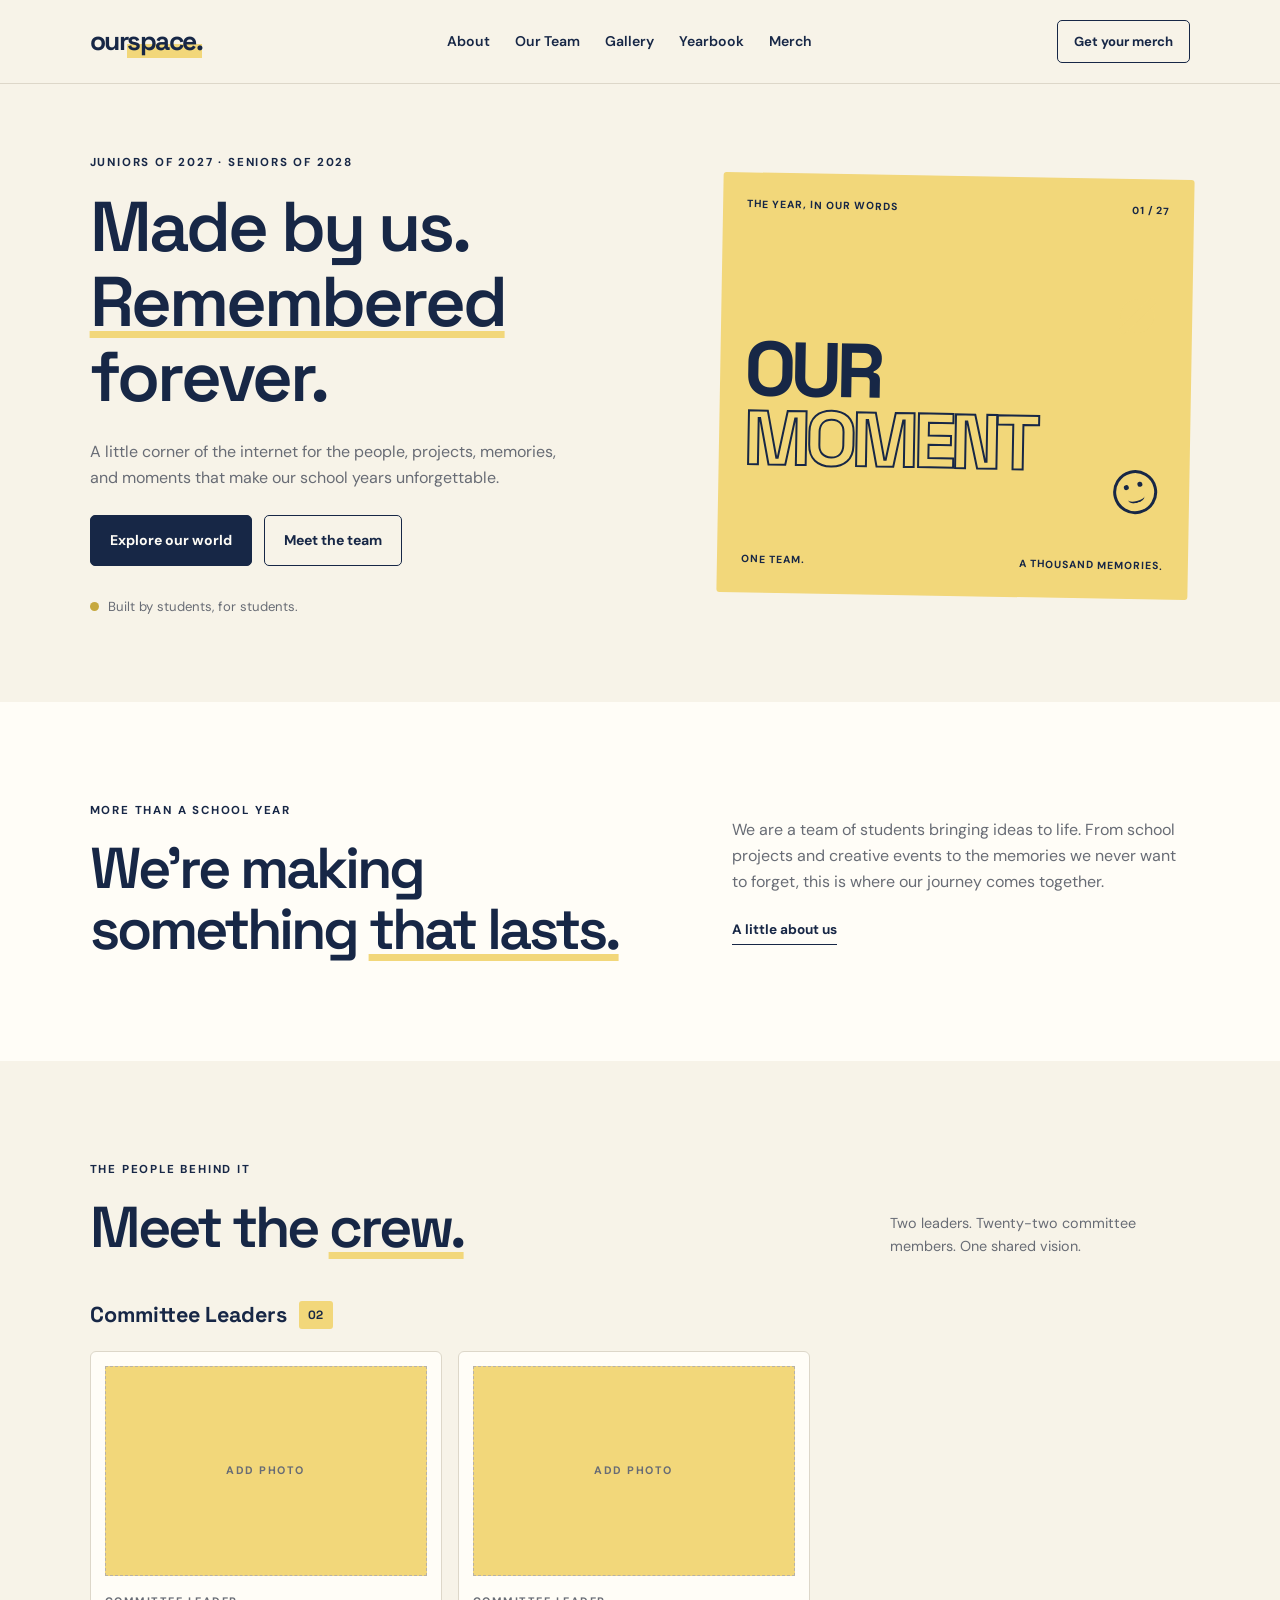
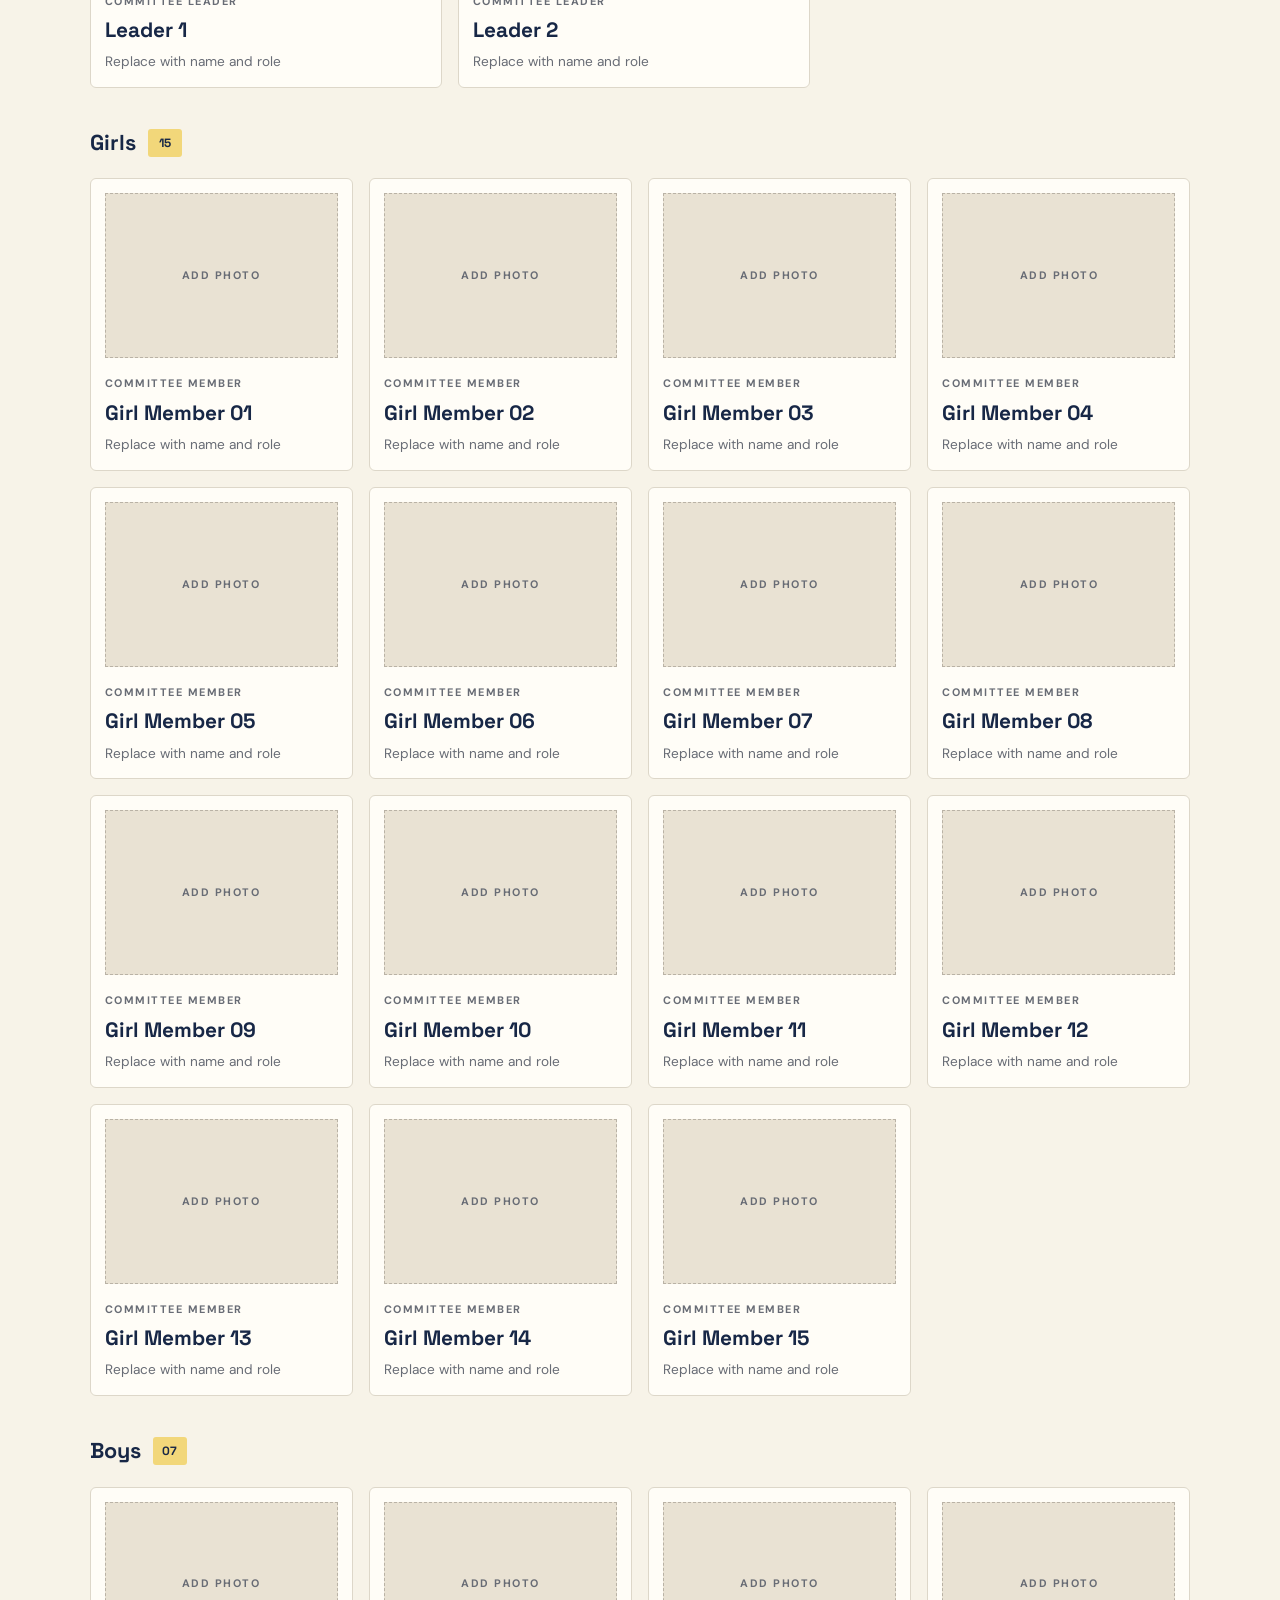
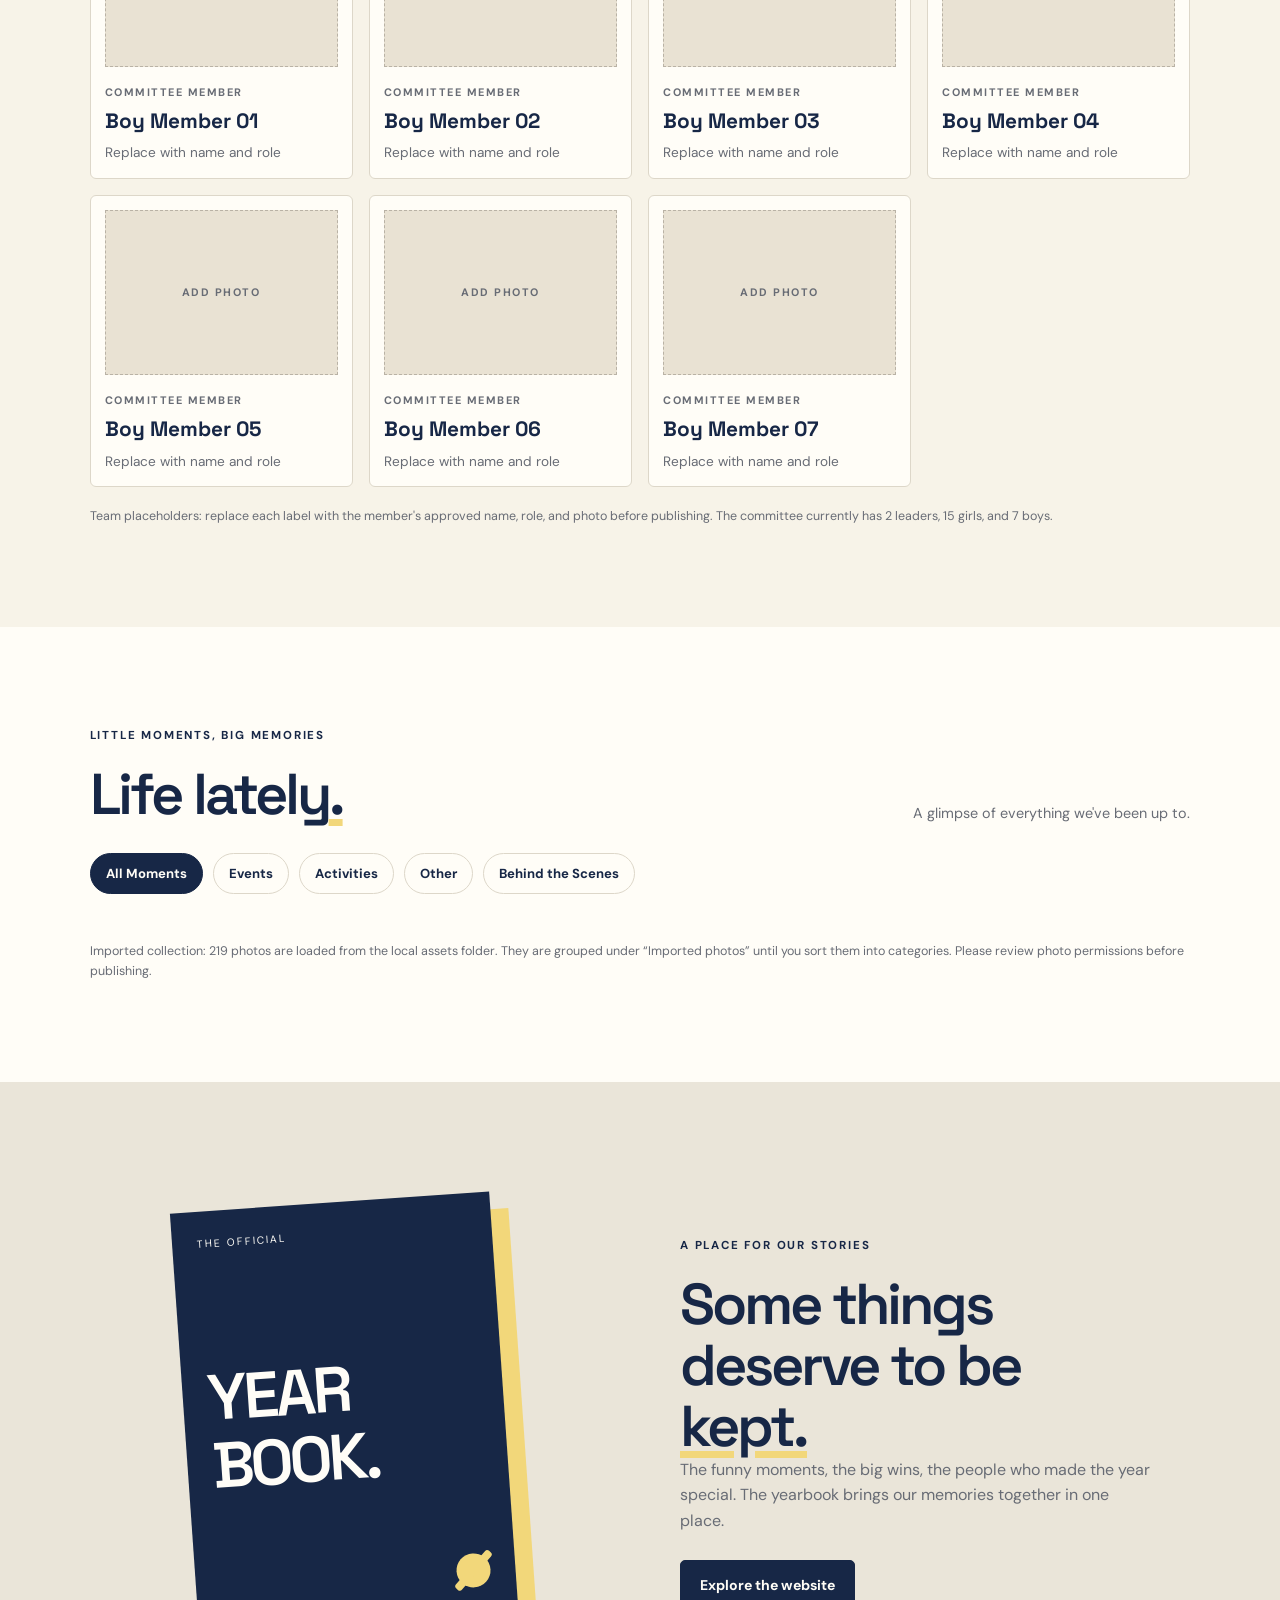
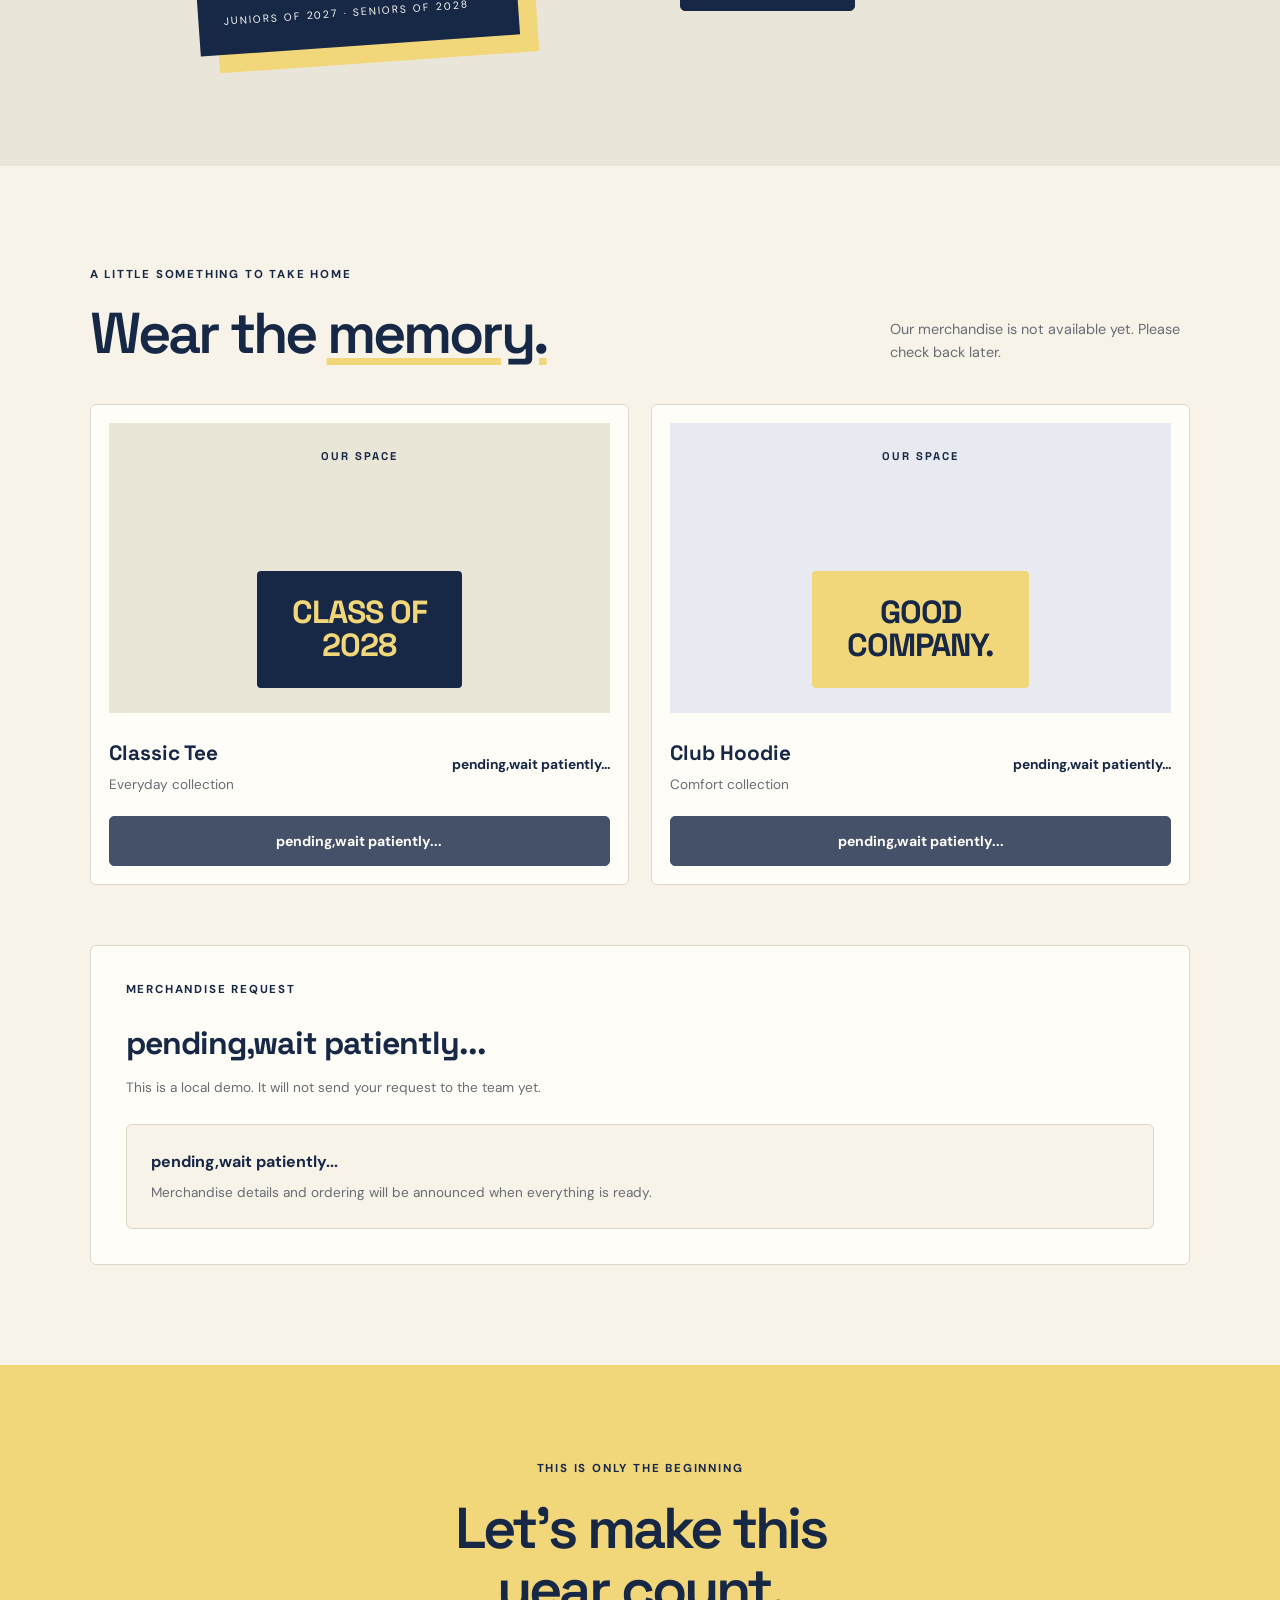
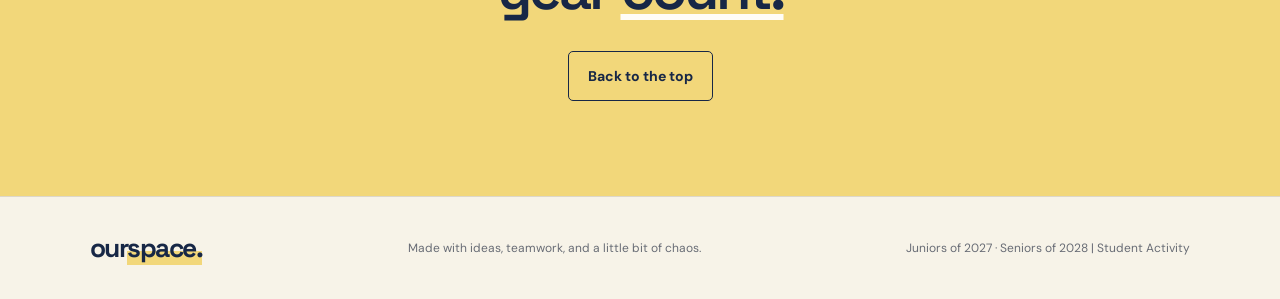
==== our-space-index.html @ 0a8ec1c7 "Add files via upload" ====
<!DOCTYPE html>
<html lang="en">
<head>
	<meta charset="UTF-8">
	<meta name="viewport" content="width=device-width, initial-scale=1.0">
	<title>Our Space | Student Activity</title>
	<link rel="stylesheet" href="our-space-style.css">
<script src="gallery-data.js" defer></script>
<script src="our-space-script.js" defer></script>
</head>

<body>
	<header class="navbar">
		<a href="#home" class="logo">our<span>space.</span></a>

		<nav>
			<a href="#about">About</a>
			<a href="#team">Our Team</a>
			<a href="#gallery">Gallery</a>
			<a href="#yearbook">Yearbook</a>
			<a href="#shop">Merch</a>
		</nav>

		<a class="nav-cta" href="#shop">Get your merch</a>
	</header>

	<main>
		<section class="hero" id="home">
			<div class="hero-content">
				<p class="eyebrow">JUNIORS OF 2027 · SENIORS OF 2028 </p>

				<h1>Made by us.<br>
					<span>Remembered</span> forever.
				</h1>

				<p class="hero-description">
					A little corner of the internet for the people,
					projects, memories, and moments that make our
					school years unforgettable.
				</p>

				<div class="hero-buttons">
					<a class="button button-dark" href="#gallery">
						Explore our world
					</a>

					<a class="button button-light" href="#team">
						Meet the team
					</a>
				</div>

				<div class="hero-note">
					<span class="status-dot"></span>
					Built by students, for students.
				</div>
			</div>

			<div class="hero-art">
				<div class="art-topline">
					<span>THE YEAR, IN OUR WORDS</span>
					<span>01 / 27</span>
				</div>

				<div class="art-main">
					<span class="art-spark" aria-hidden="true"></span>
					<span class="art-word">OUR</span>
					<span class="art-word art-outline">MOMENT</span>
					<span class="art-smile" aria-hidden="true"></span>
				</div>

				<div class="art-bottom">
					<span>ONE TEAM.</span>
					<span>A THOUSAND MEMORIES.</span>
				</div>
			</div>
		</section>

		<section class="intro section-pad" id="about">
			<div>
				<p class="eyebrow">MORE THAN A SCHOOL YEAR</p>
				<h2>We're making<br>something <span>that lasts.</span></h2>
			</div>

			<div class="intro-copy">
				<p>
					We are a team of students bringing ideas to life.
					From school projects and creative events to the
					memories we never want to forget, this is where
					our journey comes together.
				</p>

				<a class="text-link" href="#team">A little about us</a>
			</div>
		</section>

		<section class="team section-pad" id="team">
			<div class="section-heading">
				<div>
					<p class="eyebrow">THE PEOPLE BEHIND IT</p>
					<h2>Meet the <span>crew.</span></h2>
				</div>
				<p class="section-description">Two leaders. Twenty-two committee members. One shared vision.</p>
			</div>

			<div class="team-group">
				<h3 class="team-group-title">Committee Leaders <span>02</span></h3>
				<div class="team-grid leaders-grid">
				<article class="team-card leader-card">
					<div class="member-photo" role="img" aria-label="Photo placeholder for Leader 1"><span>ADD PHOTO</span></div>
					<p class="card-tag">COMMITTEE LEADER</p>
					<h3>Leader 1</h3>
					<p class="muted">Replace with name and role</p>
				</article>
				<article class="team-card leader-card">
					<div class="member-photo" role="img" aria-label="Photo placeholder for Leader 2"><span>ADD PHOTO</span></div>
					<p class="card-tag">COMMITTEE LEADER</p>
					<h3>Leader 2</h3>
					<p class="muted">Replace with name and role</p>
				</article>
				</div>
			</div>

			<div class="team-group">
				<h3 class="team-group-title">Girls <span>15</span></h3>
				<div class="team-grid members-grid">
				<article class="team-card member-card">
					<div class="member-photo" role="img" aria-label="Photo placeholder for Girl Member 01"><span>ADD PHOTO</span></div>
					<p class="card-tag">COMMITTEE MEMBER</p>
					<h3>Girl Member 01</h3>
					<p class="muted">Replace with name and role</p>
				</article>
				<article class="team-card member-card">
					<div class="member-photo" role="img" aria-label="Photo placeholder for Girl Member 02"><span>ADD PHOTO</span></div>
					<p class="card-tag">COMMITTEE MEMBER</p>
					<h3>Girl Member 02</h3>
					<p class="muted">Replace with name and role</p>
				</article>
				<article class="team-card member-card">
					<div class="member-photo" role="img" aria-label="Photo placeholder for Girl Member 03"><span>ADD PHOTO</span></div>
					<p class="card-tag">COMMITTEE MEMBER</p>
					<h3>Girl Member 03</h3>
					<p class="muted">Replace with name and role</p>
				</article>
				<article class="team-card member-card">
					<div class="member-photo" role="img" aria-label="Photo placeholder for Girl Member 04"><span>ADD PHOTO</span></div>
					<p class="card-tag">COMMITTEE MEMBER</p>
					<h3>Girl Member 04</h3>
					<p class="muted">Replace with name and role</p>
				</article>
				<article class="team-card member-card">
					<div class="member-photo" role="img" aria-label="Photo placeholder for Girl Member 05"><span>ADD PHOTO</span></div>
					<p class="card-tag">COMMITTEE MEMBER</p>
					<h3>Girl Member 05</h3>
					<p class="muted">Replace with name and role</p>
				</article>
				<article class="team-card member-card">
					<div class="member-photo" role="img" aria-label="Photo placeholder for Girl Member 06"><span>ADD PHOTO</span></div>
					<p class="card-tag">COMMITTEE MEMBER</p>
					<h3>Girl Member 06</h3>
					<p class="muted">Replace with name and role</p>
				</article>
				<article class="team-card member-card">
					<div class="member-photo" role="img" aria-label="Photo placeholder for Girl Member 07"><span>ADD PHOTO</span></div>
					<p class="card-tag">COMMITTEE MEMBER</p>
					<h3>Girl Member 07</h3>
					<p class="muted">Replace with name and role</p>
				</article>
				<article class="team-card member-card">
					<div class="member-photo" role="img" aria-label="Photo placeholder for Girl Member 08"><span>ADD PHOTO</span></div>
					<p class="card-tag">COMMITTEE MEMBER</p>
					<h3>Girl Member 08</h3>
					<p class="muted">Replace with name and role</p>
				</article>
				<article class="team-card member-card">
					<div class="member-photo" role="img" aria-label="Photo placeholder for Girl Member 09"><span>ADD PHOTO</span></div>
					<p class="card-tag">COMMITTEE MEMBER</p>
					<h3>Girl Member 09</h3>
					<p class="muted">Replace with name and role</p>
				</article>
				<article class="team-card member-card">
					<div class="member-photo" role="img" aria-label="Photo placeholder for Girl Member 10"><span>ADD PHOTO</span></div>
					<p class="card-tag">COMMITTEE MEMBER</p>
					<h3>Girl Member 10</h3>
					<p class="muted">Replace with name and role</p>
				</article>
				<article class="team-card member-card">
					<div class="member-photo" role="img" aria-label="Photo placeholder for Girl Member 11"><span>ADD PHOTO</span></div>
					<p class="card-tag">COMMITTEE MEMBER</p>
					<h3>Girl Member 11</h3>
					<p class="muted">Replace with name and role</p>
				</article>
				<article class="team-card member-card">
					<div class="member-photo" role="img" aria-label="Photo placeholder for Girl Member 12"><span>ADD PHOTO</span></div>
					<p class="card-tag">COMMITTEE MEMBER</p>
					<h3>Girl Member 12</h3>
					<p class="muted">Replace with name and role</p>
				</article>
				<article class="team-card member-card">
					<div class="member-photo" role="img" aria-label="Photo placeholder for Girl Member 13"><span>ADD PHOTO</span></div>
					<p class="card-tag">COMMITTEE MEMBER</p>
					<h3>Girl Member 13</h3>
					<p class="muted">Replace with name and role</p>
				</article>
				<article class="team-card member-card">
					<div class="member-photo" role="img" aria-label="Photo placeholder for Girl Member 14"><span>ADD PHOTO</span></div>
					<p class="card-tag">COMMITTEE MEMBER</p>
					<h3>Girl Member 14</h3>
					<p class="muted">Replace with name and role</p>
				</article>
				<article class="team-card member-card">
					<div class="member-photo" role="img" aria-label="Photo placeholder for Girl Member 15"><span>ADD PHOTO</span></div>
					<p class="card-tag">COMMITTEE MEMBER</p>
					<h3>Girl Member 15</h3>
					<p class="muted">Replace with name and role</p>
				</article>
				</div>
			</div>

			<div class="team-group">
				<h3 class="team-group-title">Boys <span>07</span></h3>
				<div class="team-grid members-grid">
				<article class="team-card member-card">
					<div class="member-photo" role="img" aria-label="Photo placeholder for Boy Member 01"><span>ADD PHOTO</span></div>
					<p class="card-tag">COMMITTEE MEMBER</p>
					<h3>Boy Member 01</h3>
					<p class="muted">Replace with name and role</p>
				</article>
				<article class="team-card member-card">
					<div class="member-photo" role="img" aria-label="Photo placeholder for Boy Member 02"><span>ADD PHOTO</span></div>
					<p class="card-tag">COMMITTEE MEMBER</p>
					<h3>Boy Member 02</h3>
					<p class="muted">Replace with name and role</p>
				</article>
				<article class="team-card member-card">
					<div class="member-photo" role="img" aria-label="Photo placeholder for Boy Member 03"><span>ADD PHOTO</span></div>
					<p class="card-tag">COMMITTEE MEMBER</p>
					<h3>Boy Member 03</h3>
					<p class="muted">Replace with name and role</p>
				</article>
				<article class="team-card member-card">
					<div class="member-photo" role="img" aria-label="Photo placeholder for Boy Member 04"><span>ADD PHOTO</span></div>
					<p class="card-tag">COMMITTEE MEMBER</p>
					<h3>Boy Member 04</h3>
					<p class="muted">Replace with name and role</p>
				</article>
				<article class="team-card member-card">
					<div class="member-photo" role="img" aria-label="Photo placeholder for Boy Member 05"><span>ADD PHOTO</span></div>
					<p class="card-tag">COMMITTEE MEMBER</p>
					<h3>Boy Member 05</h3>
					<p class="muted">Replace with name and role</p>
				</article>
				<article class="team-card member-card">
					<div class="member-photo" role="img" aria-label="Photo placeholder for Boy Member 06"><span>ADD PHOTO</span></div>
					<p class="card-tag">COMMITTEE MEMBER</p>
					<h3>Boy Member 06</h3>
					<p class="muted">Replace with name and role</p>
				</article>
				<article class="team-card member-card">
					<div class="member-photo" role="img" aria-label="Photo placeholder for Boy Member 07"><span>ADD PHOTO</span></div>
					<p class="card-tag">COMMITTEE MEMBER</p>
					<h3>Boy Member 07</h3>
					<p class="muted">Replace with name and role</p>
				</article>
				</div>
			</div>

			<p class="demo-note">Team placeholders: replace each label with the member's approved name, role, and photo before publishing. The committee currently has 2 leaders, 15 girls, and 7 boys.</p>
		</section>

		<section class="gallery section-pad" id="gallery">
			<div class="section-heading">
				<div>
					<p class="eyebrow">LITTLE MOMENTS, BIG MEMORIES</p>
					<h2>Life lately<span>.</span></h2>
				</div>
				<p class="section-description">
					A glimpse of everything we've been up to.
				</p>
			</div>

			
<div class="gallery-filters" role="group" aria-label="Filter gallery by category">
    <button class="gallery-filter is-active" type="button" data-filter="all" aria-pressed="true">All Moments</button>
    <button class="gallery-filter" type="button" data-filter="events" aria-pressed="false">Events</button>
    <button class="gallery-filter" type="button" data-filter="activities" aria-pressed="false">Activities</button>
    <button class="gallery-filter" type="button" data-filter="other" aria-pressed="false">Other</button>
    <button class="gallery-filter" type="button" data-filter="behind-the-scenes" aria-pressed="false">Behind the Scenes</button>
</div>


			<div class="gallery-grid" id="gallery-grid" aria-live="polite"></div>
			<p class="gallery-empty" id="gallery-empty" hidden>No moments in this category yet. Check back soon.</p>

			<p class="demo-note">
				Imported collection: 219 photos are loaded from the local assets folder. They are grouped under “Imported photos” until you sort them into categories. Please review photo permissions before publishing.
			</p>
		</section>

		<dialog class="photo-viewer" id="photo-viewer" aria-label="Gallery photo viewer">
			<div class="viewer-topbar">
				<p class="viewer-counter" id="viewer-counter">01 / 219</p>
				<button class="viewer-close" id="viewer-close" type="button" aria-label="Close photo viewer">Close</button>
			</div>
			<div class="viewer-stage" id="viewer-stage">
				<img class="viewer-image" id="viewer-image" alt="" hidden>
				<div class="viewer-art" id="viewer-art" aria-hidden="true"></div>
			</div>
			<div class="viewer-bottom">
				<div>
					<p class="viewer-category" id="viewer-category">EVENTS</p>
					<h3 id="viewer-title">The beginning</h3>
					<p id="viewer-caption">Imported photo collection.</p>
				</div>
				<div class="viewer-navigation">
					<button class="viewer-nav" id="viewer-prev" type="button" aria-label="Previous photo">Previous</button>
					<button class="viewer-nav" id="viewer-next" type="button" aria-label="Next photo">Next</button>
				</div>
			</div>
		</dialog>

		<section class="yearbook section-pad" id="yearbook">
			<div class="yearbook-art">
				<div class="yearbook-cover">
					<p>THE OFFICIAL</p>
					<h3>YEAR<br>BOOK.</h3>
					<span>JUNIORS OF 2027 · SENIORS OF 2028</span>
					<div class="cover-star" aria-hidden="true"></div>
				</div>
			</div>

			<div class="yearbook-copy">
				<p class="eyebrow">A PLACE FOR OUR STORIES</p>
				<h2>Some things<br>deserve to be <span>kept.</span></h2>
				<p>
					The funny moments, the big wins, the people who
					made the year special. The yearbook brings our
					memories together in one place.
				</p>
				<a class="button button-dark" href="#shop">
					Explore the website
				</a>
			</div>
		</section>

		<section class="shop section-pad" id="shop">
			<div class="section-heading">
				<div>
					<p class="eyebrow">A LITTLE SOMETHING TO TAKE HOME</p>
					<h2>Wear the <span>memory.</span></h2>
				</div>
				<p class="section-description">
					Our merchandise is not available yet. Please check back later.
				</p>
			</div>

			<div class="product-grid">
				<article class="product-card">
					<div class="product-art product-shirt">
						<span>OUR SPACE</span>
						<p>CLASS OF<br>2028</p>
					</div>
					<div class="product-info">
						<div>
							<h3>Classic Tee</h3>
							<p class="muted">Everyday collection</p>
						</div>
						<span class="product-price">pending,wait patiently...</span>
					</div>
					<button class="button button-dark product-button"
						disabled aria-disabled="true" data-product="Classic Tee">
						pending,wait patiently...
					</button>
				</article>

				<article class="product-card">
					<div class="product-art product-hoodie">
						<span>OUR SPACE</span>
						<p>GOOD<br>COMPANY.</p>
					</div>
					<div class="product-info">
						<div>
							<h3>Club Hoodie</h3>
							<p class="muted">Comfort collection</p>
						</div>
						<span class="product-price">pending,wait patiently...</span>
					</div>
					<button class="button button-dark product-button"
						disabled aria-disabled="true" data-product="Club Hoodie">
						pending,wait patiently...
					</button>
				</article>
			</div>

			<div class="order-panel" id="order-panel">
				<div class="order-heading">
					<p class="eyebrow">MERCHANDISE REQUEST</p>
					<h3>pending,wait patiently...</h3>
					<p class="muted">
						This is a local demo. It will not send your
						request to the team yet.
					</p>
				</div>

				<div class="merch-pending-message" role="status">
					<p>pending,wait patiently...</p>
					<p class="muted">Merchandise details and ordering will be announced when everything is ready.</p>
				</div>
			</div>
		</section>

		<section class="closing">
			<p class="eyebrow">THIS IS ONLY THE BEGINNING</p>
			<h2>Let's make this<br>year <span>count.</span></h2>
			<a class="button button-light" href="#home">
				Back to the top
			</a>
		</section>
	</main>

	<footer class="footer">
		<a href="#home" class="logo">our<span>space.</span></a>
		<p>Made with ideas, teamwork, and a little bit of chaos.</p>
		<p>Juniors of 2027 · Seniors of 2028 | Student Activity</p>
	</footer>
</body>
</html>
---- our-space-style.css ----
@import url('https://fonts.googleapis.com/css2?family=DM+Sans:wght@400;500;600;700&family=Space+Grotesk:wght@400;500;600;700&display=swap');

:root {
    --ink: #172746;
    --paper: #F7F3E8;
    --yellow: #F2D77A;
    --muted: #686C75;
    --line: #DDD7C9;
    --white: #FFFDF7;
}

* {
    box-sizing: border-box;
    margin: 0;
    padding: 0;
}

html {
    scroll-behavior: smooth;
    scroll-padding-top: 90px;
}

body {
    background: var(--paper);
    color: var(--ink);
    font-family: "DM Sans", sans-serif;
    line-height: 1.6;
}

a {
    color: inherit;
    text-decoration: none;
}

button,
input,
select {
    font: inherit;
}

button,
a {
    -webkit-tap-highlight-color: transparent;
}

button:focus-visible,
a:focus-visible,
input:focus-visible,
select:focus-visible {
    outline: 3px solid var(--yellow);
    outline-offset: 4px;
}

/* NAVIGATION */

.navbar {
    min-height: 82px;
    padding: 20px 7%;
    display: flex;
    justify-content: space-between;
    align-items: center;
    gap: 28px;
    border-bottom: 1px solid var(--line);
    background: var(--paper);
}

.logo {
    font-family: "Space Grotesk", sans-serif;
    font-size: 1.65rem;
    font-weight: 700;
    letter-spacing: -1.5px;
    white-space: nowrap;
}

.logo span {
    color: var(--ink);
    background: linear-gradient(
        transparent 60%,
        var(--yellow) 60%
    );
}

.navbar nav {
    display: flex;
    align-items: center;
    justify-content: center;
    gap: 25px;
    flex-wrap: wrap;
}

.navbar nav a {
    font-size: 0.88rem;
    font-weight: 600;
    transition: opacity 0.2s ease;
}

.navbar nav a:hover,
.text-link:hover {
    opacity: 0.65;
}

.nav-cta {
    border: 1px solid var(--ink);
    padding: 10px 16px;
    border-radius: 5px;
    font-size: 0.82rem;
    font-weight: 700;
    white-space: nowrap;
    transition: background 0.2s ease;
}

.nav-cta:hover {
    background: var(--yellow);
}

/* REUSABLE BUTTONS */

.button {
    display: inline-flex;
    justify-content: center;
    align-items: center;
    border: 1px solid var(--ink);
    border-radius: 5px;
    padding: 13px 19px;
    cursor: pointer;
    font-size: 0.88rem;
    font-weight: 700;
    transition: transform 0.2s ease, background 0.2s ease;
}

.button:hover {
    transform: translateY(-3px);
}

.button-dark {
    background: var(--ink);
    color: var(--white);
}

.button-dark:hover {
    background: #263B60;
}

.button-light {
    background: transparent;
    color: var(--ink);
}

.button-light:hover {
    background: var(--yellow);
}

/* HERO SECTION */

.hero {
    padding: 70px 7% 85px;
    min-height: 580px;
    display: grid;
    grid-template-columns: 1.1fr 0.9fr;
    gap: 55px;
    align-items: center;
}

.eyebrow {
    font-size: 0.72rem;
    font-weight: 700;
    letter-spacing: 1.8px;
    margin-bottom: 18px;
}

.hero h1,
h2,
.yearbook-cover h3,
.closing h2 {
    font-family: "Space Grotesk", sans-serif;
    font-weight: 600;
    letter-spacing: -3px;
    line-height: 1.06;
}

.hero h1 {
    font-size: clamp(3rem, 5.5vw, 5.5rem);
    max-width: 650px;
}

.hero h1 span,
.intro h2 span,
.section-heading h2 span,
.yearbook-copy h2 span {
    color: var(--ink);
    text-decoration: underline;
    text-decoration-color: var(--yellow);
    text-decoration-thickness: 7px;
    text-underline-offset: 5px;
}

.hero-description {
    color: var(--muted);
    max-width: 480px;
    margin: 25px 0;
    font-size: 1rem;
}

.hero-buttons {
    display: flex;
    flex-wrap: wrap;
    gap: 12px;
}

.hero-note {
    display: flex;
    align-items: center;
    gap: 9px;
    margin-top: 30px;
    color: var(--muted);
    font-size: 0.82rem;
}

.status-dot {
    width: 9px;
    height: 9px;
    border-radius: 50%;
    background: #C6A83F;
}

/* DECORATIVE HERO ART */

.hero-art {
    background: var(--yellow);
    min-height: 420px;
    padding: 24px;
    display: flex;
    flex-direction: column;
    justify-content: space-between;
    transform: rotate(1deg);
    border-radius: 3px;
    overflow: hidden;
}

.art-topline,
.art-bottom {
    display: flex;
    justify-content: space-between;
    gap: 10px;
    font-size: 0.65rem;
    font-weight: 700;
    letter-spacing: 1px;
}

.art-main {
    position: relative;
    display: flex;
    flex-direction: column;
    align-items: flex-start;
    font-family: "Space Grotesk", sans-serif;
    font-weight: 700;
    font-size: clamp(3rem, 6vw, 5.7rem);
    letter-spacing: -6px;
    line-height: 0.9;
}

.art-outline {
    color: transparent;
    -webkit-text-stroke: 2px var(--ink);
}

.art-spark {
    width: 34px;
    height: 34px;
    align-self: flex-end;
    margin: 0 14px 8px 0;
    background: var(--yellow);
    border-radius: 50%;
    position: relative;
}

.art-spark::after {
    content: "";
    position: absolute;
    inset: -7px 13px;
    background: var(--yellow);
    border-radius: 3px;
    transform: rotate(45deg);
}

.art-smile {
    position: absolute;
    right: 8px;
    bottom: -35px;
    width: 44px;
    height: 44px;
    border: 3px solid var(--ink);
    border-radius: 50%;
    transform: rotate(-15deg);
}

.art-smile::before {
    content: "";
    position: absolute;
    left: 9px;
    top: 10px;
    width: 5px;
    height: 5px;
    background: var(--ink);
    border-radius: 50%;
    box-shadow: 14px 0 0 var(--ink);
}

.art-smile::after {
    content: "";
    position: absolute;
    left: 10px;
    bottom: 8px;
    width: 17px;
    height: 8px;
    border-bottom: 2px solid var(--ink);
    border-radius: 50%;
}

/* INTRODUCTION */

.section-pad {
    padding: 100px 7%;
}

.intro {
    background: var(--white);
    display: grid;
    grid-template-columns: 1fr 0.8fr;
    gap: 70px;
    align-items: center;
}

.intro h2,
.section-heading h2,
.yearbook-copy h2,
.closing h2 {
    font-size: clamp(2.5rem, 4.5vw, 4.2rem);
}

.intro-copy {
    max-width: 490px;
}

.intro-copy p,
.yearbook-copy > p:not(.eyebrow) {
    color: var(--muted);
    margin-bottom: 22px;
}

.text-link {
    display: inline-block;
    font-size: 0.85rem;
    font-weight: 700;
    border-bottom: 1px solid currentColor;
    padding-bottom: 3px;
}

/* TEAM */

.team,
.shop {
    background: var(--paper);
}

.section-heading {
    display: flex;
    justify-content: space-between;
    align-items: flex-end;
    gap: 30px;
    margin-bottom: 40px;
}

.section-description {
    max-width: 300px;
    color: var(--muted);
    font-size: 0.9rem;
}

.team-group {
    margin-top: 38px;
}

.team-group-title {
    display: flex;
    align-items: center;
    gap: 12px;
    margin: 0 0 18px;
    font-family: "Space Grotesk", sans-serif;
    font-size: 1.35rem;
}

.team-group-title span {
    display: inline-flex;
    align-items: center;
    justify-content: center;
    min-width: 34px;
    height: 28px;
    padding: 0 8px;
    background: var(--yellow);
    border-radius: 3px;
    font: 700 0.75rem "Space Grotesk", sans-serif;
    letter-spacing: 0;
}

.team-grid {
    display: grid;
    grid-template-columns: repeat(4, minmax(0, 1fr));
    gap: 16px;
}

.leaders-grid {
    grid-template-columns: repeat(2, minmax(0, 1fr));
    max-width: 720px;
}

.team-card {
    min-width: 0;
    padding: 14px;
    background: var(--white);
    border: 1px solid var(--line);
    border-radius: 6px;
}

.member-photo {
    min-height: 165px;
    display: flex;
    align-items: center;
    justify-content: center;
    margin-bottom: 17px;
    overflow: hidden;
    background: #E9E2D3;
    border: 1px dashed #B9B2A5;
    color: var(--muted);
    text-align: center;
    font-size: 0.68rem;
    font-weight: 700;
    letter-spacing: 1.5px;
}

.leader-card .member-photo {
    min-height: 210px;
    background: var(--yellow);
}

.member-photo span {
    padding: 8px;
}

.card-tag {
    font-size: 0.68rem;
    letter-spacing: 1.5px;
    font-weight: 700;
    color: var(--muted);
}

.team-card h3,
.product-info h3 {
    font-family: "Space Grotesk", sans-serif;
    font-size: 1.3rem;
    margin: 4px 0;
}

.muted {
    color: var(--muted);
    font-size: 0.85rem;
}

.team-card .text-link {
    margin-top: 18px;
}

.demo-note {
    color: var(--muted);
    font-size: 0.78rem;
    margin-top: 20px;
}

/* GALLERY */

.gallery {
    background: var(--white);
}

.gallery-grid {
    display: grid;
    grid-template-columns: 1.1fr 1fr 1fr;
    gap: 20px;
    align-items: start;
}

.gallery-card {
    min-width: 0;
}

.gallery-art {
    min-height: 260px;
    padding: 25px;
    display: flex;
    flex-direction: column;
    justify-content: space-between;
    font-family: "Space Grotesk", sans-serif;
    font-weight: 700;
    font-size: 2rem;
    line-height: 1.05;
    overflow: hidden;
}

.gallery-tall .gallery-art {
    min-height: 340px;
}

.gallery-art-one {
    background: var(--yellow);
}

.gallery-art-one > span {
    align-self: flex-end;
    font-size: 4rem;
}

.gallery-art-two {
    background: #E9E2D3;
    position: relative;
}

.gallery-star {
    align-self: flex-end;
    font-size: 4rem;
}

.gallery-art-three {
    background: #DCE3ED;
    flex-direction: row;
    align-items: flex-end;
    gap: 12px;
}

.gallery-big {
    font-size: 5rem;
}

.gallery-caption {
    display: flex;
    justify-content: space-between;
    gap: 10px;
    margin-top: 13px;
    font-size: 0.69rem;
    font-weight: 700;
    letter-spacing: 0.5px;
}

/* YEARBOOK */

.yearbook {
    background: #EAE5D9;
    display: grid;
    grid-template-columns: 1fr 1fr;
    align-items: center;
    gap: 80px;
}

.yearbook-art {
    display: flex;
    justify-content: center;
    padding: 20px;
}

.yearbook-cover {
    width: min(100%, 320px);
    aspect-ratio: 0.72;
    background: var(--ink);
    color: var(--white);
    padding: 25px;
    display: flex;
    flex-direction: column;
    justify-content: space-between;
    position: relative;
    box-shadow: 18px 18px 0 var(--yellow);
    transform: rotate(-4deg);
}

.yearbook-cover > p,
.yearbook-cover > span {
    font-size: 0.65rem;
    letter-spacing: 2px;
}

.yearbook-cover h3 {
    font-size: 4rem;
    letter-spacing: -4px;
}

.cover-star {
    position: absolute;
    right: 25px;
    bottom: 50px;
    width: 34px;
    height: 34px;
    background: var(--yellow);
    border-radius: 50%;
}

.cover-star::after {
    content: "";
    position: absolute;
    inset: -8px 13px;
    background: var(--yellow);
    border-radius: 3px;
    transform: rotate(45deg);
}

.yearbook-copy {
    max-width: 470px;
}

.yearbook-copy .button {
    margin-top: 5px;
}

/* MERCHANDISE */

.product-grid {
    display: grid;
    grid-template-columns: repeat(2, minmax(0, 1fr));
    gap: 22px;
}

.product-card {
    padding: 18px;
    border: 1px solid var(--line);
    border-radius: 6px;
    background: var(--white);
}

.product-art {
    min-height: 290px;
    padding: 25px;
    display: flex;
    flex-direction: column;
    justify-content: space-between;
    align-items: center;
    text-align: center;
    font-family: "Space Grotesk", sans-serif;
    font-weight: 700;
    font-size: 0.7rem;
    letter-spacing: 2px;
}

.product-art p {
    font-size: 2rem;
    letter-spacing: -1px;
    line-height: 1.05;
}

.product-shirt {
    background: #E9E6D8;
}

.product-hoodie {
    background: #E7EAF0;
}

.product-shirt p {
    background: var(--ink);
    color: var(--yellow);
    padding: 25px 35px;
    border-radius: 4px;
}

.product-hoodie p {
    background: var(--yellow);
    color: var(--ink);
    padding: 25px 35px;
    border-radius: 4px;
}

.product-info {
    display: flex;
    justify-content: space-between;
    gap: 15px;
    align-items: center;
    padding: 20px 0;
}

.product-price {
    font-weight: 700;
    white-space: nowrap;
}

.product-button {
    width: 100%;
}

/* ORDER FORM */

.order-panel {
    margin-top: 60px;
    padding: 35px;
    background: var(--white);
    border: 1px solid var(--line);
    border-radius: 6px;
}

.order-heading {
    max-width: 540px;
    margin-bottom: 25px;
}

.order-heading h3 {
    font-family: "Space Grotesk", sans-serif;
    font-size: 2rem;
    letter-spacing: -1px;
    margin-bottom: 8px;
}

#order-form {
    display: grid;
    grid-template-columns: 1fr 1fr;
    gap: 22px;
}

.form-row {
    display: flex;
    flex-direction: column;
    gap: 7px;
}

.form-row label {
    font-size: 0.85rem;
    font-weight: 700;
}

.form-row input,
.form-row select {
    width: 100%;
    padding: 13px;
    background: var(--paper);
    border: 1px solid var(--line);
    border-radius: 4px;
    color: var(--ink);
}

.form-row input:focus,
.form-row select:focus {
    border-color: var(--ink);
}

.submit-button {
    align-self: end;
}

.form-feedback {
    align-self: center;
    color: #52602B;
    font-size: 0.9rem;
    font-weight: 600;
}

/* CLOSING SECTION */

.closing {
    background: var(--yellow);
    text-align: center;
    padding: 95px 20px;
}

.closing .eyebrow {
    margin-bottom: 20px;
}

.closing h2 {
    margin-bottom: 30px;
}

.closing h2 span {
    color: var(--ink);
    text-decoration: underline;
    text-decoration-color: var(--white);
    text-decoration-thickness: 6px;
    text-underline-offset: 5px;
}

/* FOOTER */

.footer {
    padding: 30px 7%;
    display: flex;
    justify-content: space-between;
    align-items: center;
    gap: 20px;
    flex-wrap: wrap;
    border-top: 1px solid var(--line);
    background: var(--paper);
}

.footer p {
    font-size: 0.75rem;
    color: var(--muted);
}

/* TABLETS */

@media (max-width: 1000px) {
    .navbar {
        flex-wrap: wrap;
    }

    .navbar nav {
        order: 3;
        width: 100%;
        justify-content: flex-start;
    }

    .hero {
        grid-template-columns: 1fr 0.85fr;
        gap: 30px;
    }

    .art-main {
        font-size: 4rem;
    }

    .section-pad {
        padding: 75px 5%;
    }
}

/* PHONES */

@media (max-width: 700px) {
    .navbar {
        padding: 18px 5%;
    }

    .navbar nav {
        gap: 14px;
    }

    .navbar nav a {
        font-size: 0.78rem;
    }

    .nav-cta {
        display: none;
    }

    .hero,
    .intro,
    .yearbook {
        grid-template-columns: 1fr;
    }

    .hero {
        padding: 55px 5%;
    }

    .hero h1 {
        font-size: 3.5rem;
    }

    .hero-art {
        min-height: 340px;
    }

    .art-main {
        font-size: 4.2rem;
    }

    .section-pad {
        padding: 65px 5%;
    }

    .intro {
        gap: 25px;
    }

    .section-heading {
        align-items: flex-start;
        flex-direction: column;
        gap: 15px;
    }

    .team-grid,
    .leaders-grid {
        grid-template-columns: repeat(2, minmax(0, 1fr));
    }

    .member-photo {
        min-height: 135px;
    }

    .leader-card .member-photo {
        min-height: 165px;
    }

    .gallery-grid {
        grid-template-columns: 1fr 1fr;
    }

    .gallery-tall {
        grid-column: 1 / -1;
    }

    .gallery-tall .gallery-art {
        min-height: 300px;
    }

    .gallery-art {
        min-height: 230px;
        padding: 18px;
        font-size: 1.6rem;
    }

    .yearbook {
        gap: 40px;
    }

    .product-grid {
        grid-template-columns: 1fr;
    }

    .order-panel {
        padding: 22px;
    }

    #order-form {
        grid-template-columns: 1fr;
    }

    .footer {
        flex-direction: column;
        align-items: flex-start;
    }
}

/* SMALL PHONES */

@media (max-width: 400px) {
    .hero h1 {
        font-size: 2.9rem;
    }

    .art-main {
        font-size: 3.3rem;
    }

    .art-bottom {
        font-size: 0.55rem;
    }

    .gallery-grid {
        grid-template-columns: 1fr;
    }

    .gallery-tall {
        grid-column: auto;
    }
}


/* INTERACTIVE GALLERY */
.gallery-filters {
	display: flex; flex-wrap: wrap; gap: 10px; margin: -12px 0 28px;
}
.gallery-filter {
	border: 1px solid var(--line); border-radius: 999px; padding: 9px 15px;
	background: transparent; color: var(--ink); cursor: pointer;
	font-size: 0.82rem; font-weight: 700;
	transition: background 0.2s ease, border-color 0.2s ease, transform 0.2s ease;
}
.gallery-filter:hover { transform: translateY(-2px); border-color: var(--ink); }
.gallery-filter.is-active { background: var(--ink); border-color: var(--ink); color: var(--white); }
.gallery-open {
	display: block; width: 100%; border: 0; padding: 0; background: transparent;
	color: inherit; text-align: left; cursor: zoom-in;
}
.gallery-open:focus-visible, .gallery-filter:focus-visible,
.viewer-close:focus-visible, .viewer-nav:focus-visible {
	outline: 3px solid #C6A83F; outline-offset: 4px;
}
.gallery-open .gallery-art { transition: transform 0.25s ease, filter 0.25s ease; }
.gallery-open:hover .gallery-art { transform: scale(0.985); filter: saturate(1.08); }
.gallery-art, .gallery-art > p { white-space: pre-line; }
.gallery-art-message { max-width: 100%; }
.gallery-photo {
	display: block; width: 100%; height: 340px; object-fit: cover; background: #E9E2D3;
}
.gallery-tall .gallery-photo { height: 420px; }
.gallery-caption-arrow { font-size: 1rem; transition: transform 0.2s ease; }
.gallery-open:hover + .gallery-caption .gallery-caption-arrow { transform: translate(2px, -2px); }
.gallery-empty { margin-top: 22px; color: var(--muted); }

.photo-viewer {
	width: min(900px, calc(100% - 32px)); max-width: none;
	max-height: min(92vh, 900px); margin: auto; padding: clamp(18px, 3vw, 30px);
	border: 1px solid rgba(23, 39, 70, 0.15); border-radius: 8px;
	background: var(--white); color: var(--ink);
	box-shadow: 0 24px 90px rgba(10, 20, 40, 0.28); overflow: auto;
}
.photo-viewer::backdrop { background: rgba(14, 25, 44, 0.78); backdrop-filter: blur(4px); }
.photo-viewer[open] { animation: viewer-enter 0.18s ease-out; }
@keyframes viewer-enter {
	from { opacity: 0; transform: translateY(8px) scale(0.99); }
	to { opacity: 1; transform: translateY(0) scale(1); }
}
.viewer-topbar, .viewer-bottom, .viewer-navigation {
	display: flex; align-items: center; justify-content: space-between; gap: 16px;
}
.viewer-topbar { margin-bottom: 18px; }
.viewer-counter, .viewer-category { font-size: 0.7rem; font-weight: 700; letter-spacing: 1.4px; }
.viewer-close, .viewer-nav {
	display: inline-flex; align-items: center; justify-content: center;
	width: 42px; height: 42px; border: 1px solid var(--line); border-radius: 50%;
	background: transparent; color: var(--ink); cursor: pointer; font-size: 1.5rem;
	line-height: 1; transition: background 0.2s ease, color 0.2s ease;
}
.viewer-close:hover, .viewer-nav:hover:not(:disabled) { background: var(--ink); color: var(--white); }
.viewer-stage {
	display: grid; place-items: center; min-height: 280px; max-height: 58vh;
	overflow: hidden; background: var(--paper);
}
.viewer-image { display: block; width: 100%; max-height: 58vh; object-fit: contain; }
.viewer-image[hidden], .viewer-art[hidden] { display: none; }
.viewer-art { width: 100%; }
.viewer-art .gallery-art { min-height: min(55vh, 480px); }
.viewer-art .gallery-art-large { padding: clamp(24px, 5vw, 55px); font-size: clamp(2rem, 5vw, 4.5rem); }
.viewer-art .gallery-art-large.gallery-art-three { align-items: flex-end; }
.viewer-bottom { padding-top: 22px; align-items: flex-end; }
.viewer-category { margin-bottom: 5px; color: var(--muted); }
.viewer-bottom h3 {
	margin-bottom: 5px; font-family: "Space Grotesk", sans-serif;
	font-size: clamp(1.4rem, 3vw, 2rem); letter-spacing: -1px;
}
.viewer-bottom p:last-child { color: var(--muted); font-size: 0.9rem; }
.viewer-nav:disabled { opacity: 0.35; cursor: not-allowed; }

@media (max-width: 700px) {
	.gallery-filters { gap: 8px; }
	.gallery-filter { padding: 8px 12px; font-size: 0.76rem; }
	.gallery-photo, .gallery-tall .gallery-photo { height: 260px; }
	.photo-viewer { padding: 16px; }
	.viewer-stage { min-height: 220px; }
	.viewer-bottom { align-items: flex-start; }
	.viewer-navigation { gap: 8px; }
	.viewer-nav { width: 36px; height: 36px; }
}
@media (prefers-reduced-motion: reduce) {
	.gallery-filter, .gallery-open .gallery-art, .gallery-caption-arrow,
	.photo-viewer[open] { animation: none; transition: none; }
}

@media (max-width: 380px) {
    .team-card { padding: 10px; }
    .member-photo { min-height: 110px; }
    .team-card h3 { font-size: 1.05rem; overflow-wrap: anywhere; }
}


/* Merchandise is not available yet. */
.merch-pending-message {
    padding: 24px;
    border: 1px solid var(--line);
    background: var(--paper);
    border-radius: 6px;
}
.merch-pending-message p:first-child {
    margin: 0 0 8px;
    font-weight: 700;
}
.merch-pending-message p:last-child { margin-bottom: 0; }
.product-button:disabled {
    opacity: 0.8;
    cursor: not-allowed;
}
.product-price {
    white-space: normal;
    max-width: 180px;
    text-align: right;
    font-size: 0.86rem;
}
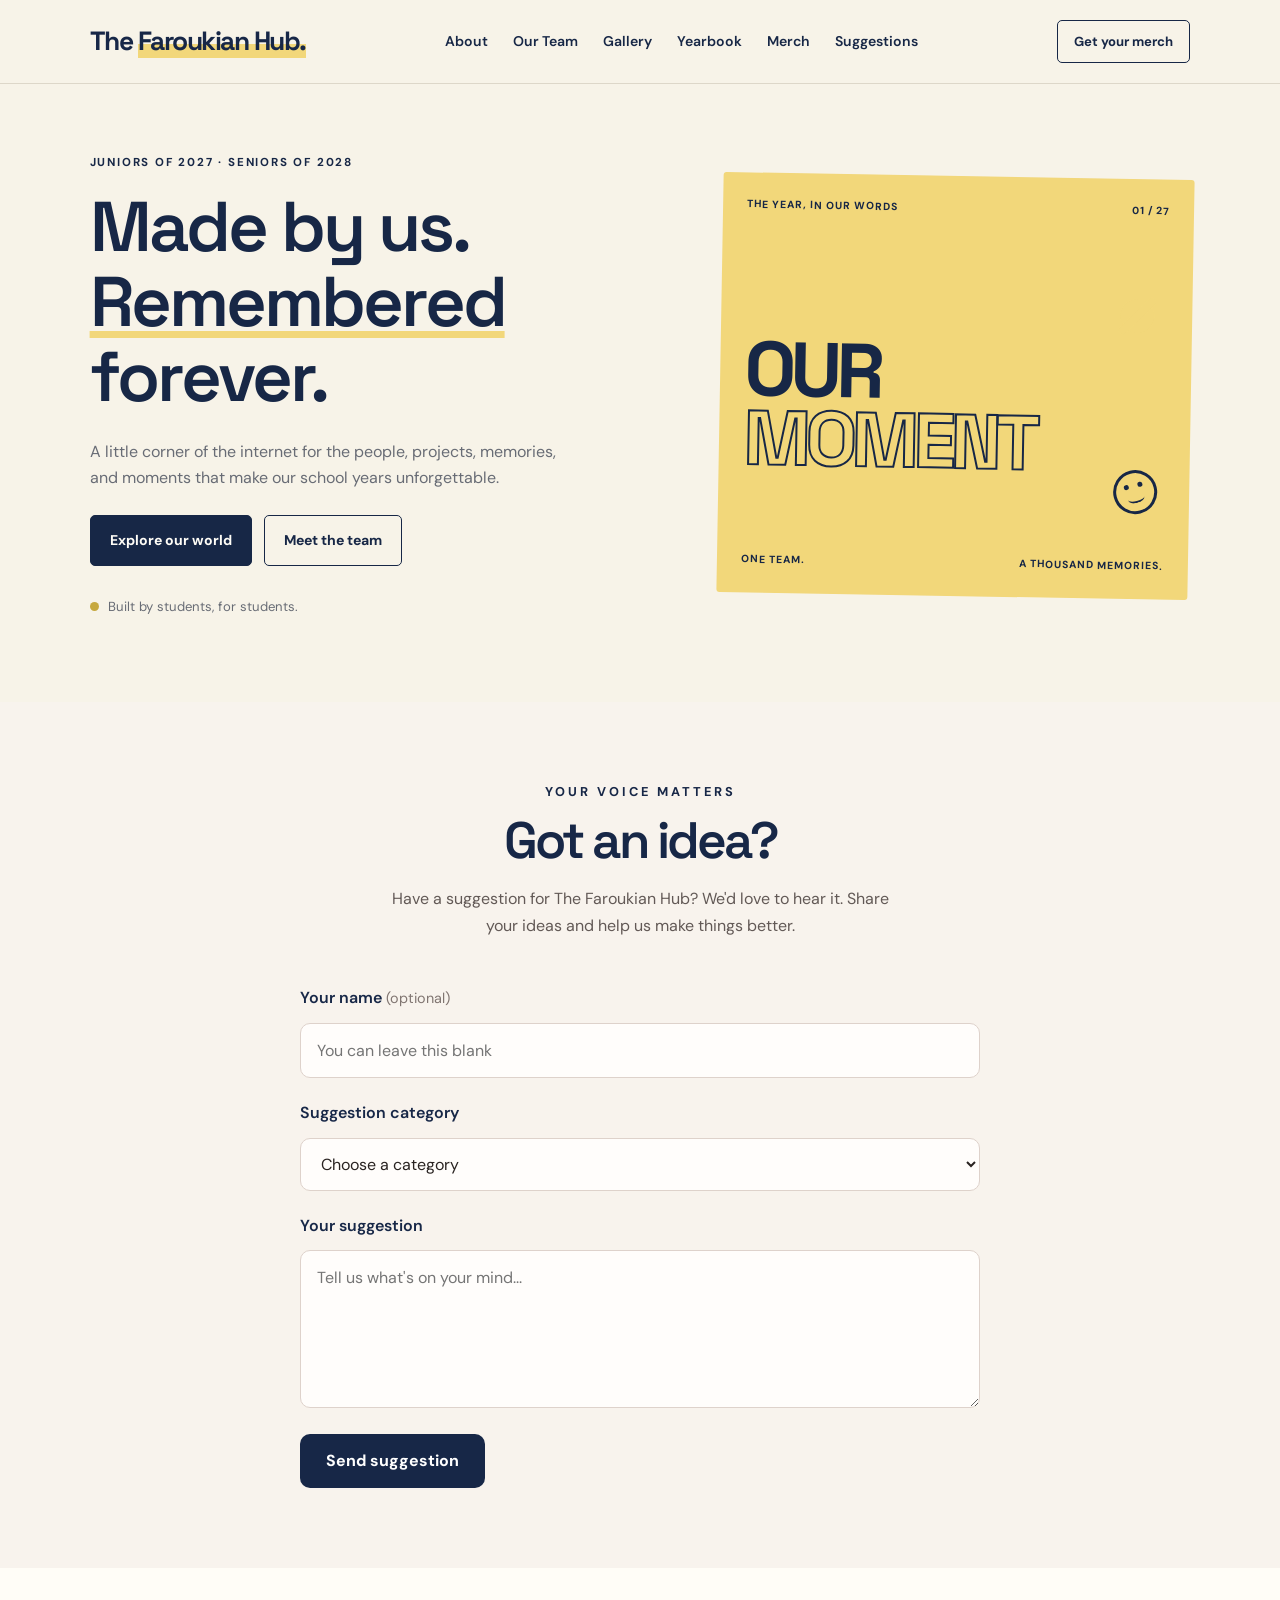
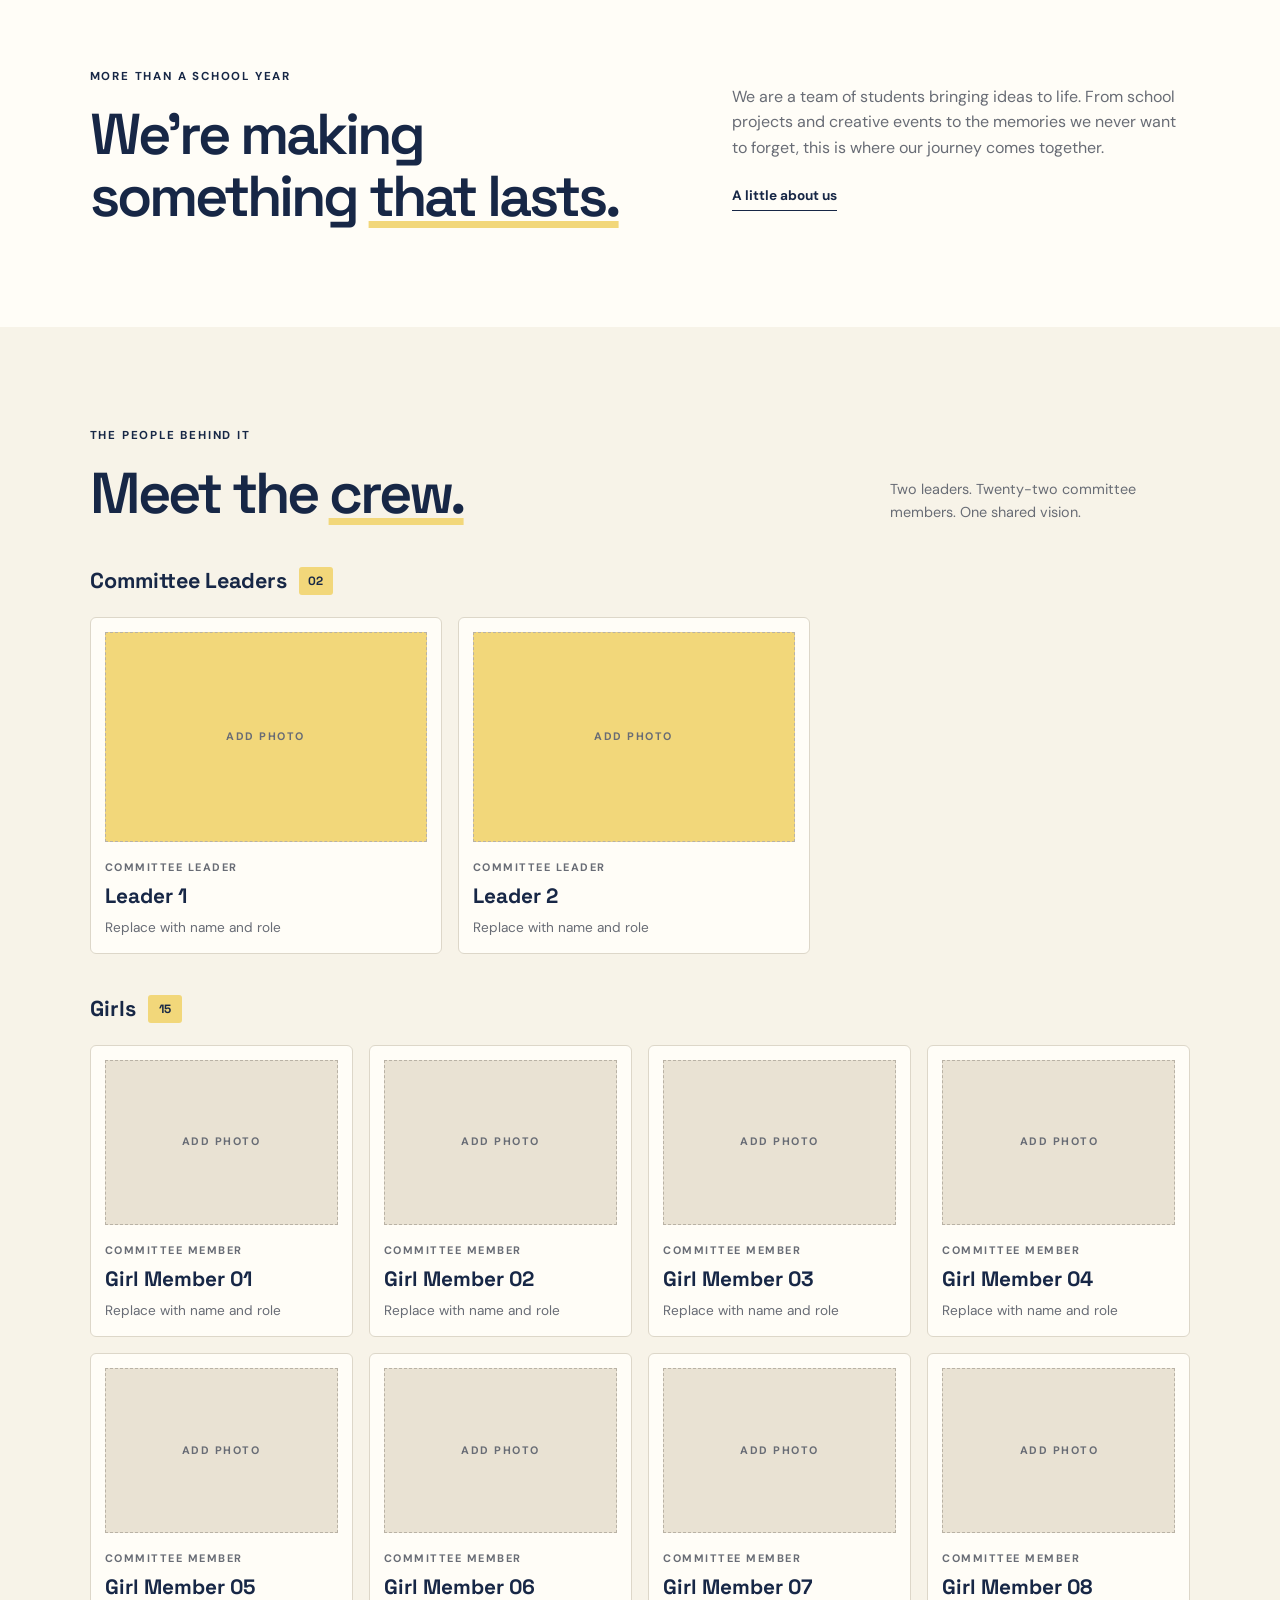
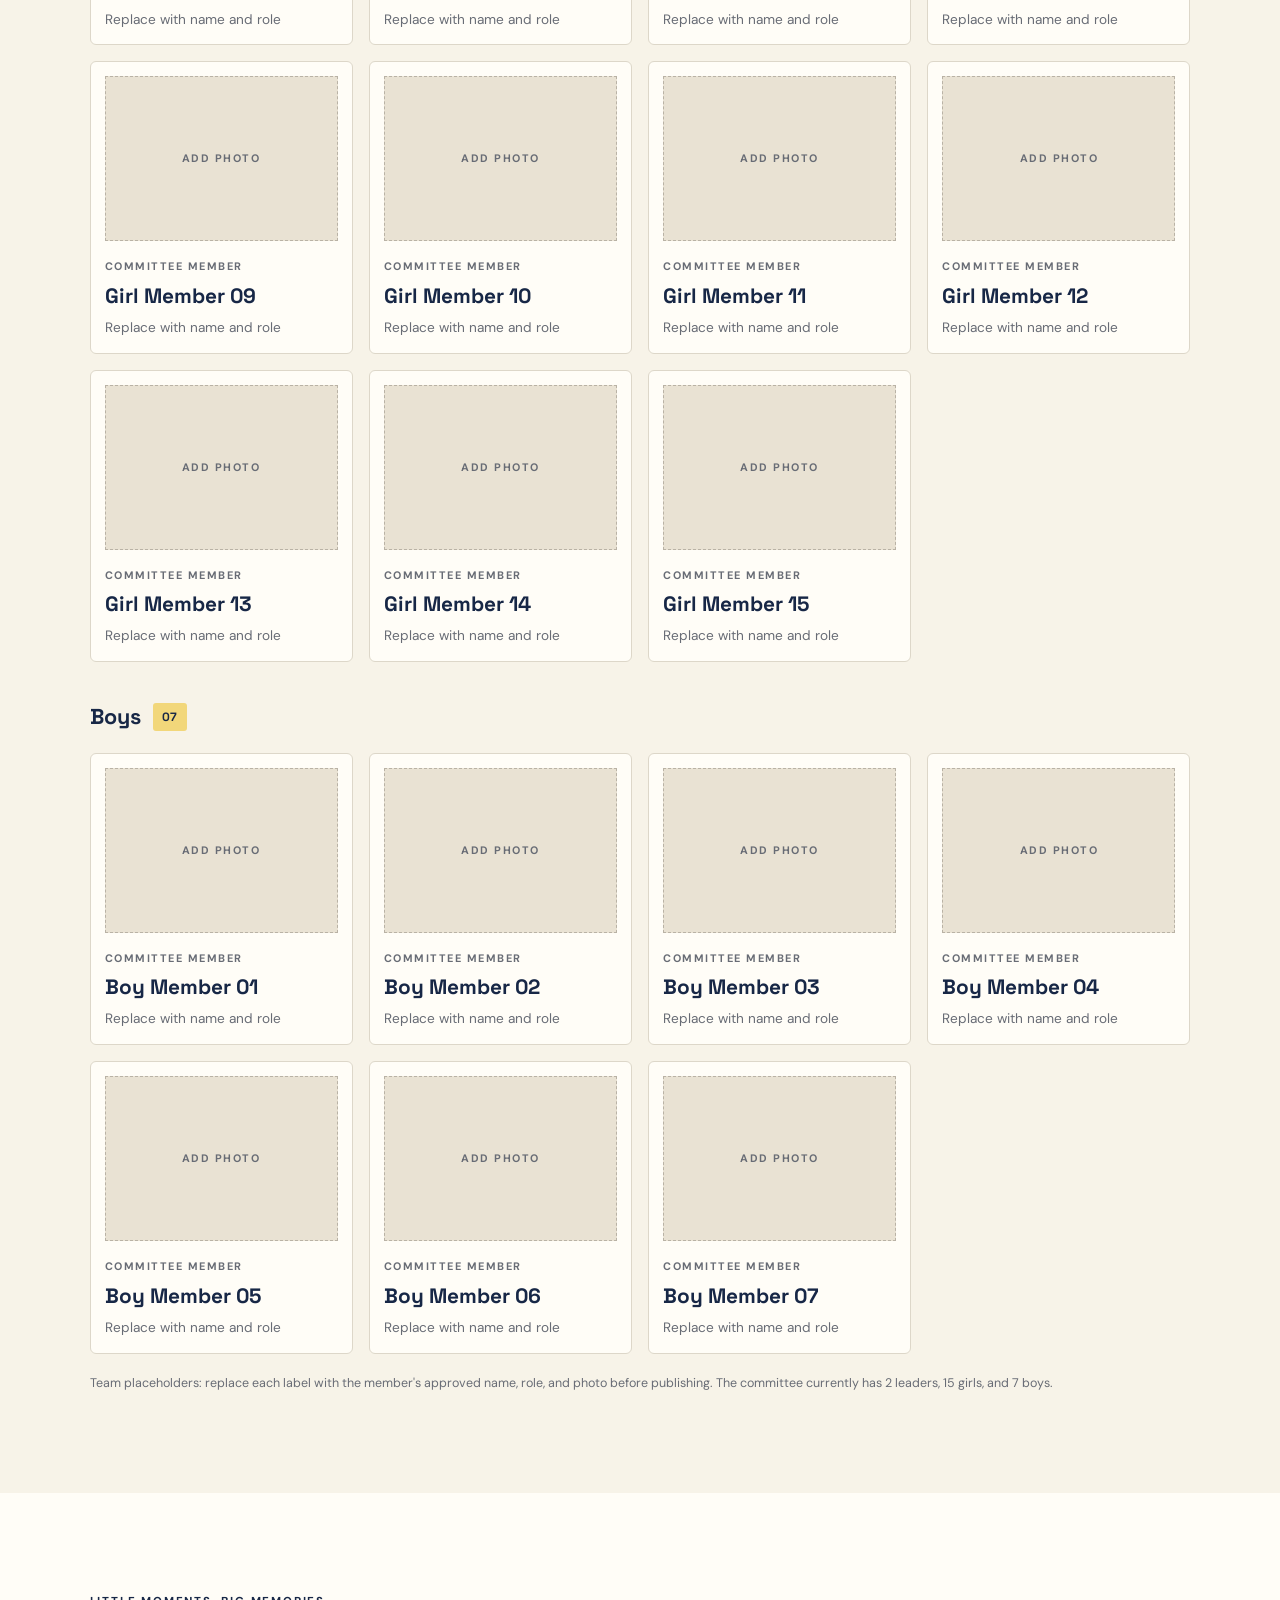
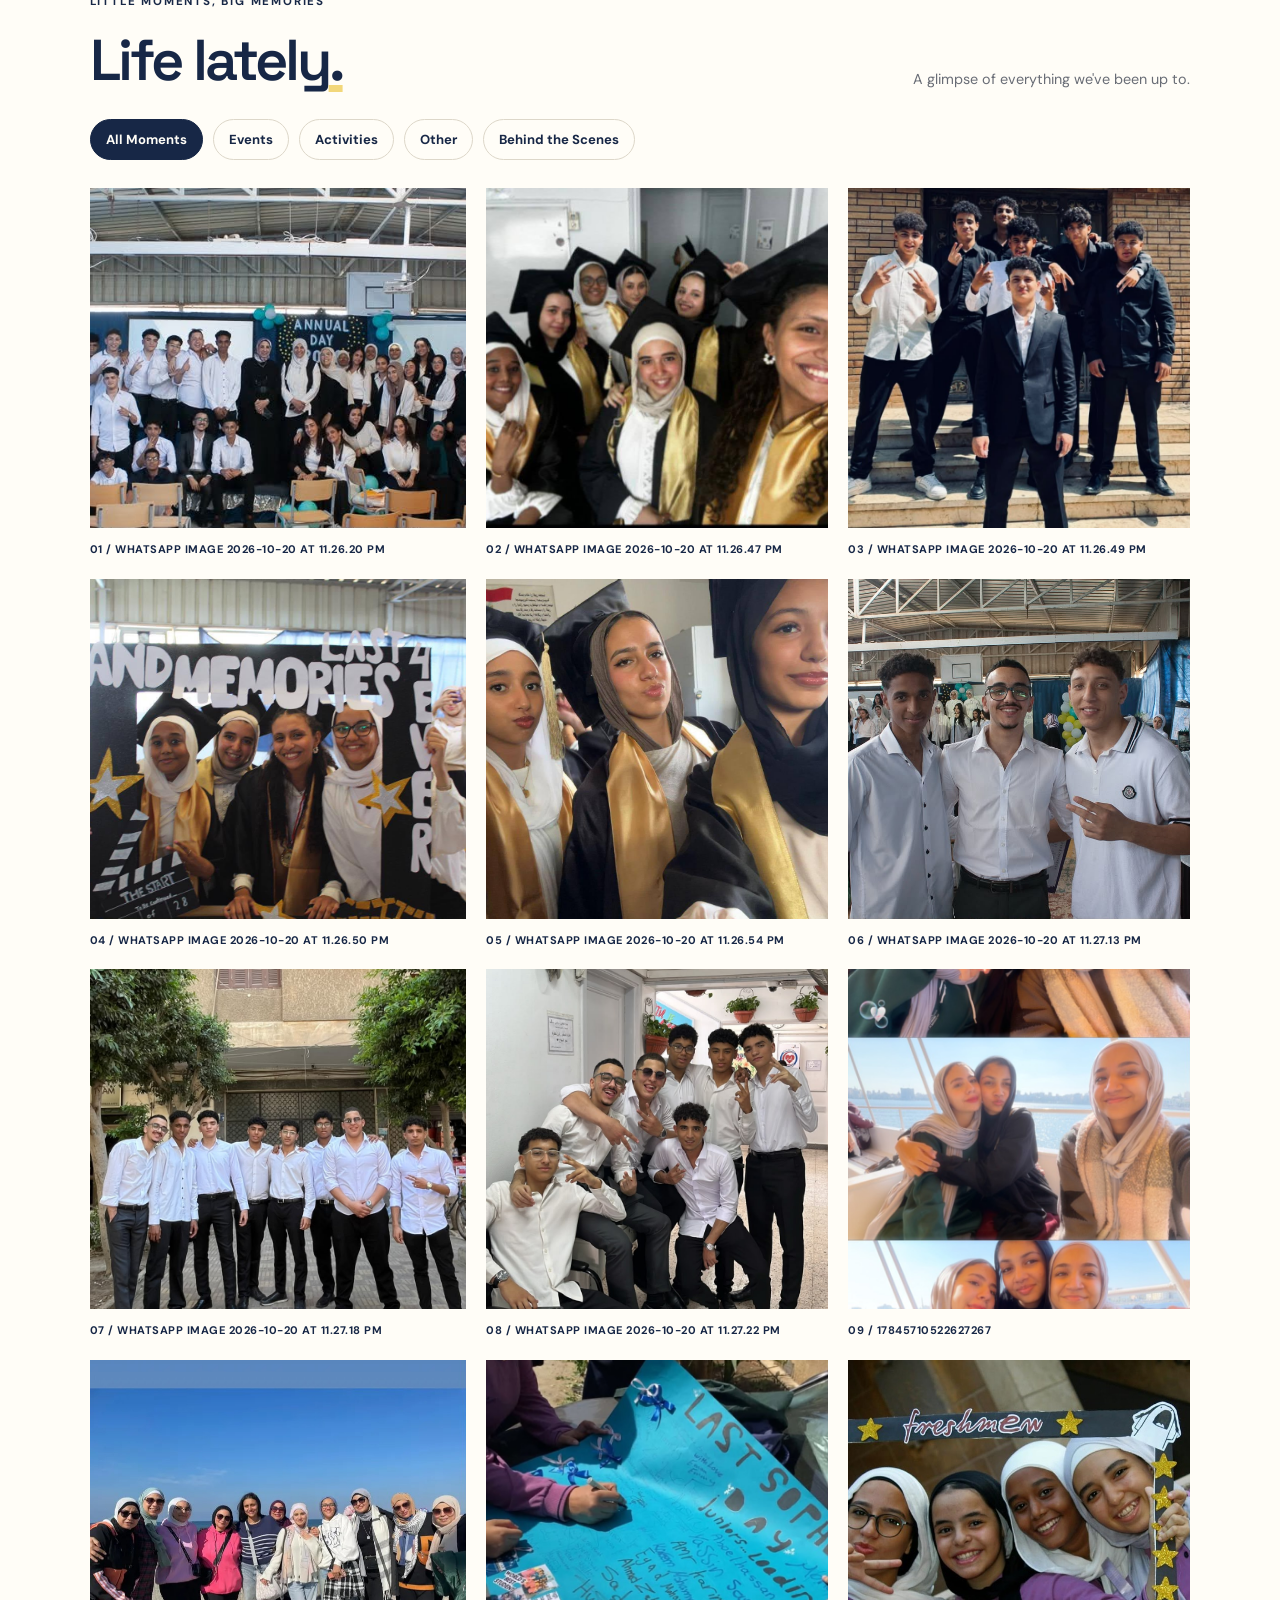
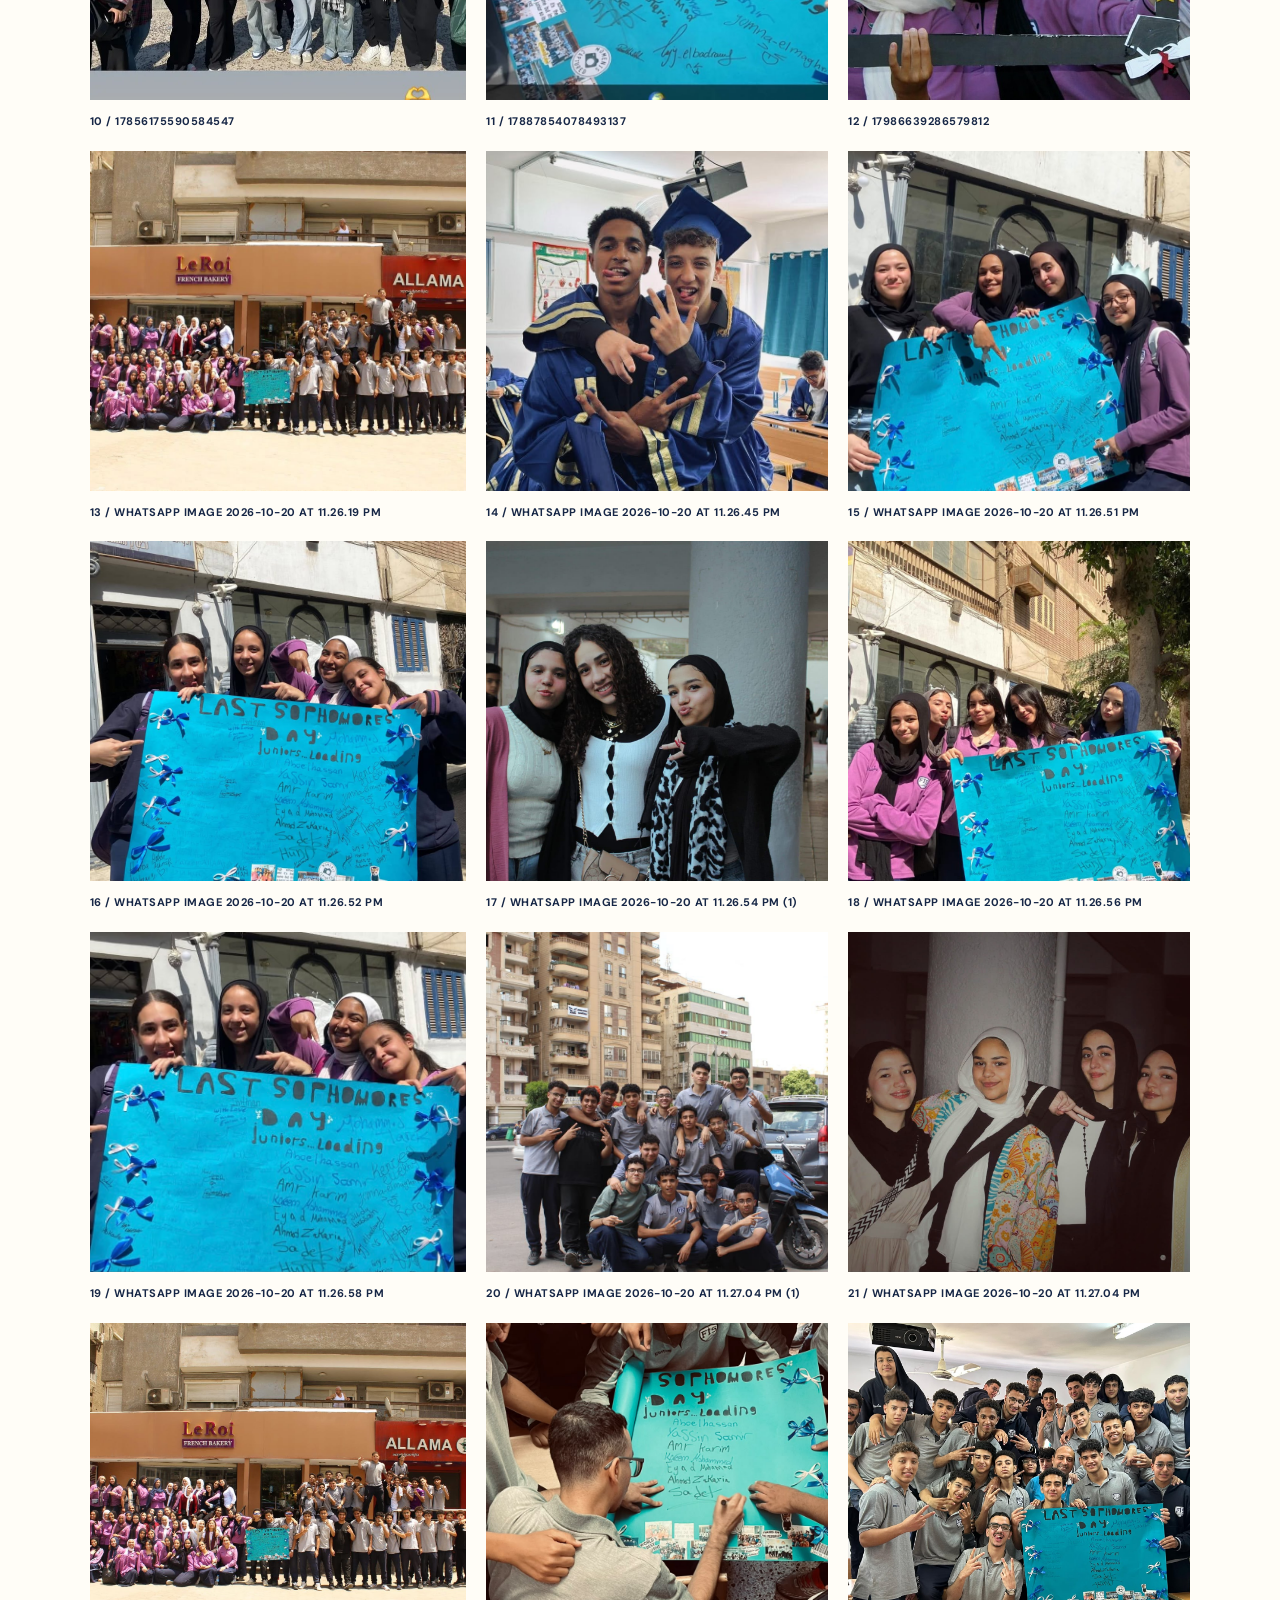
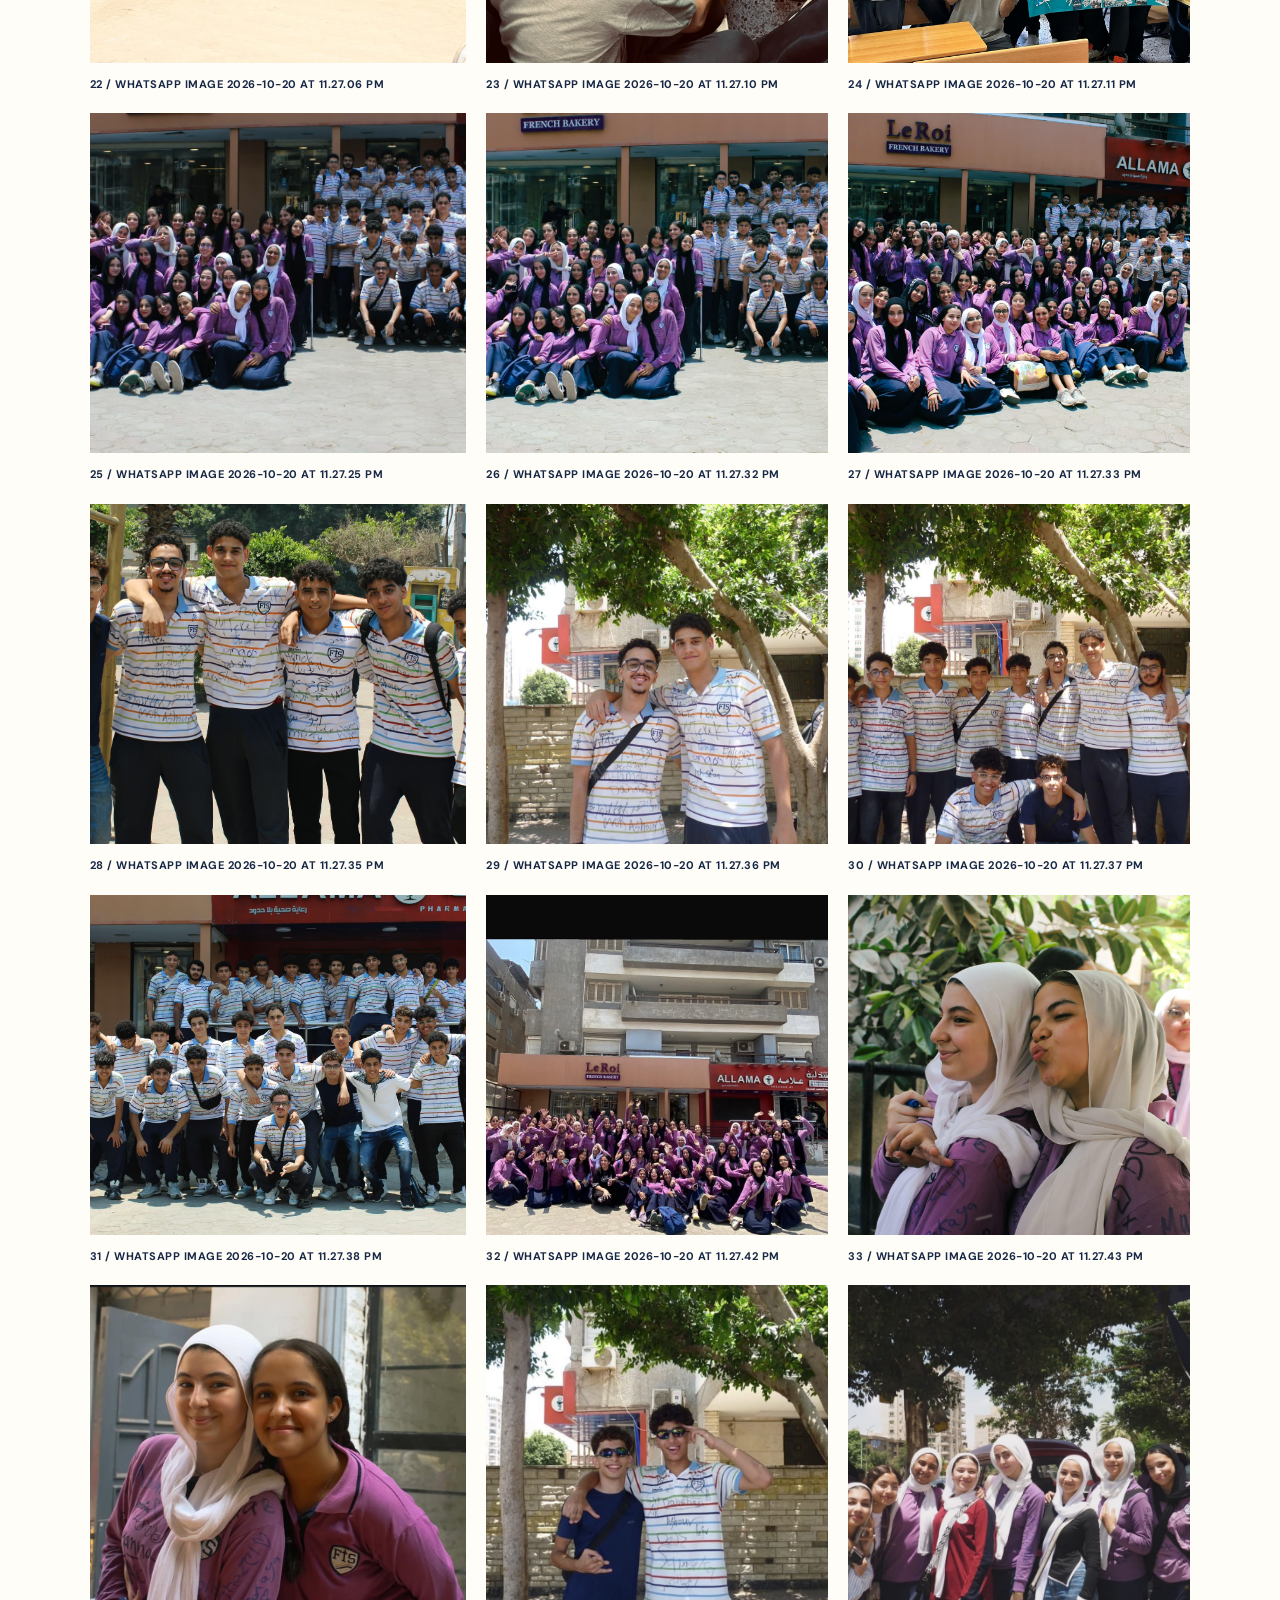
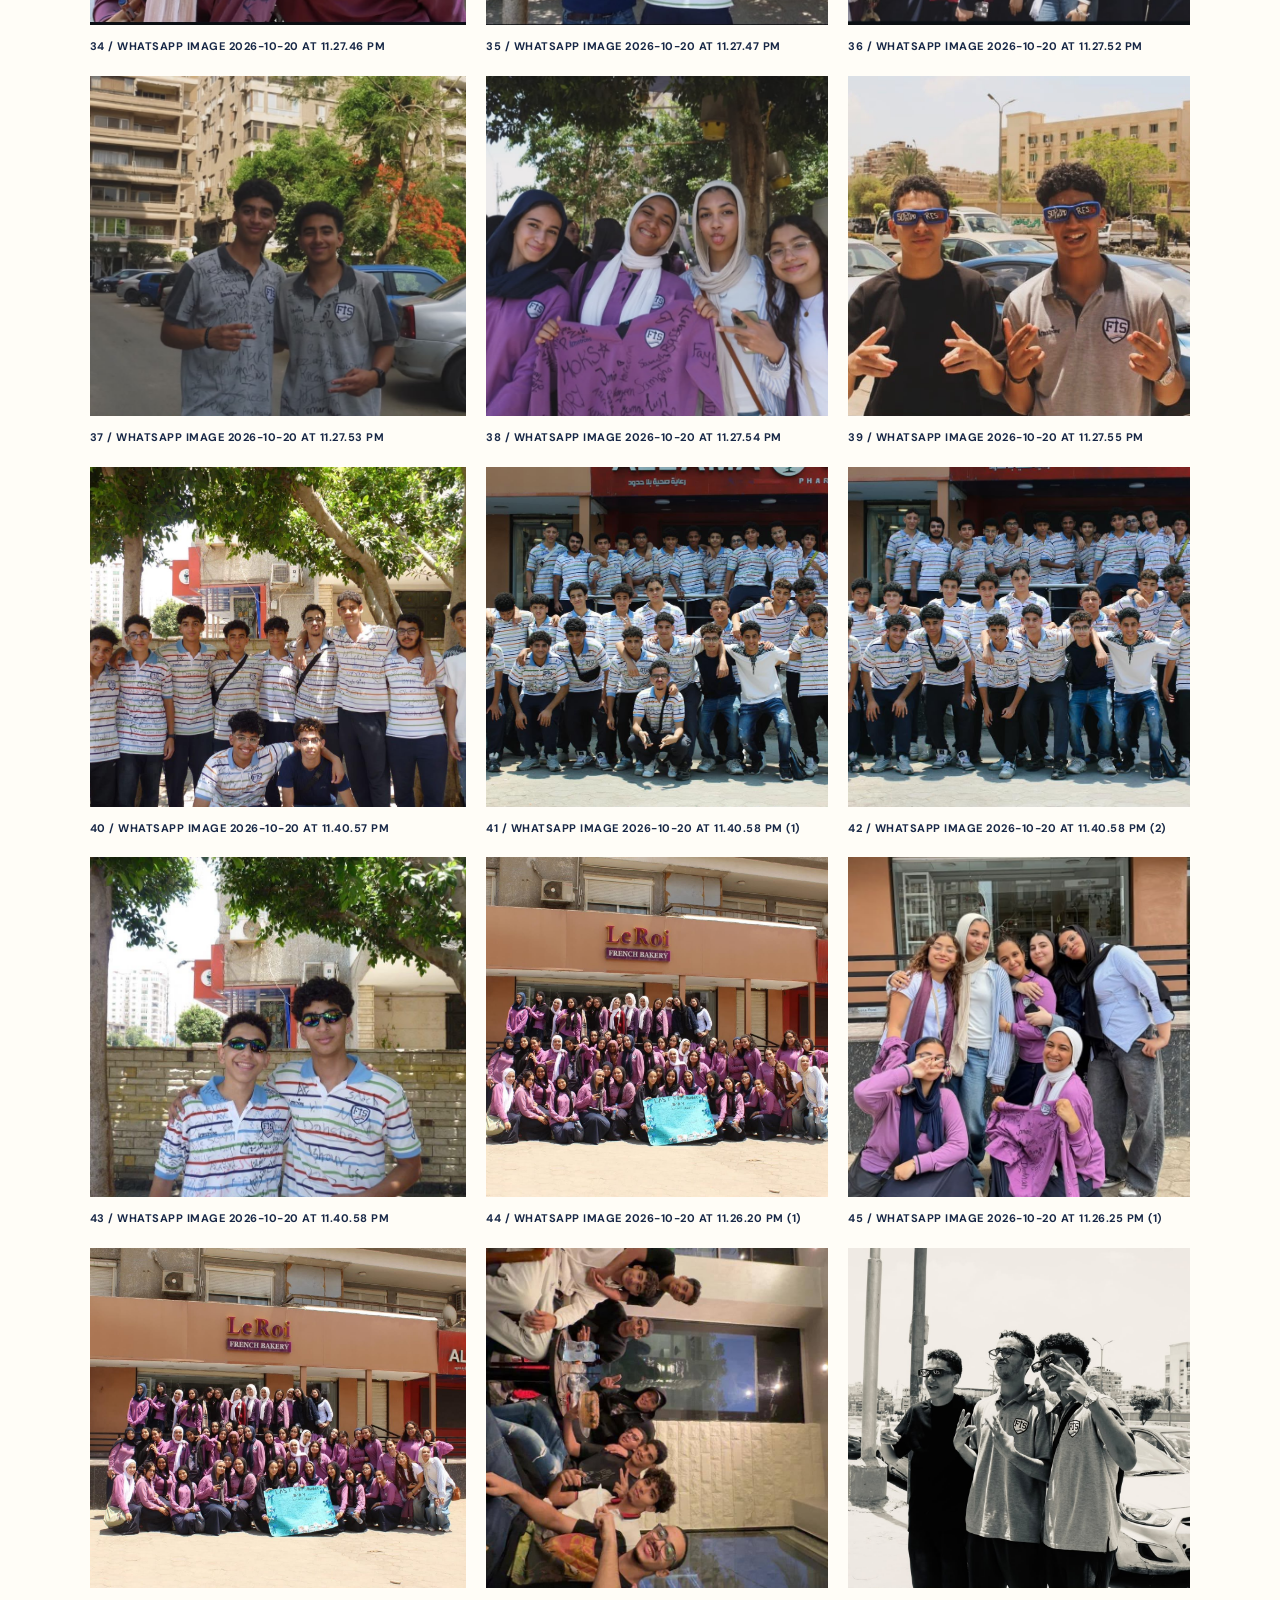
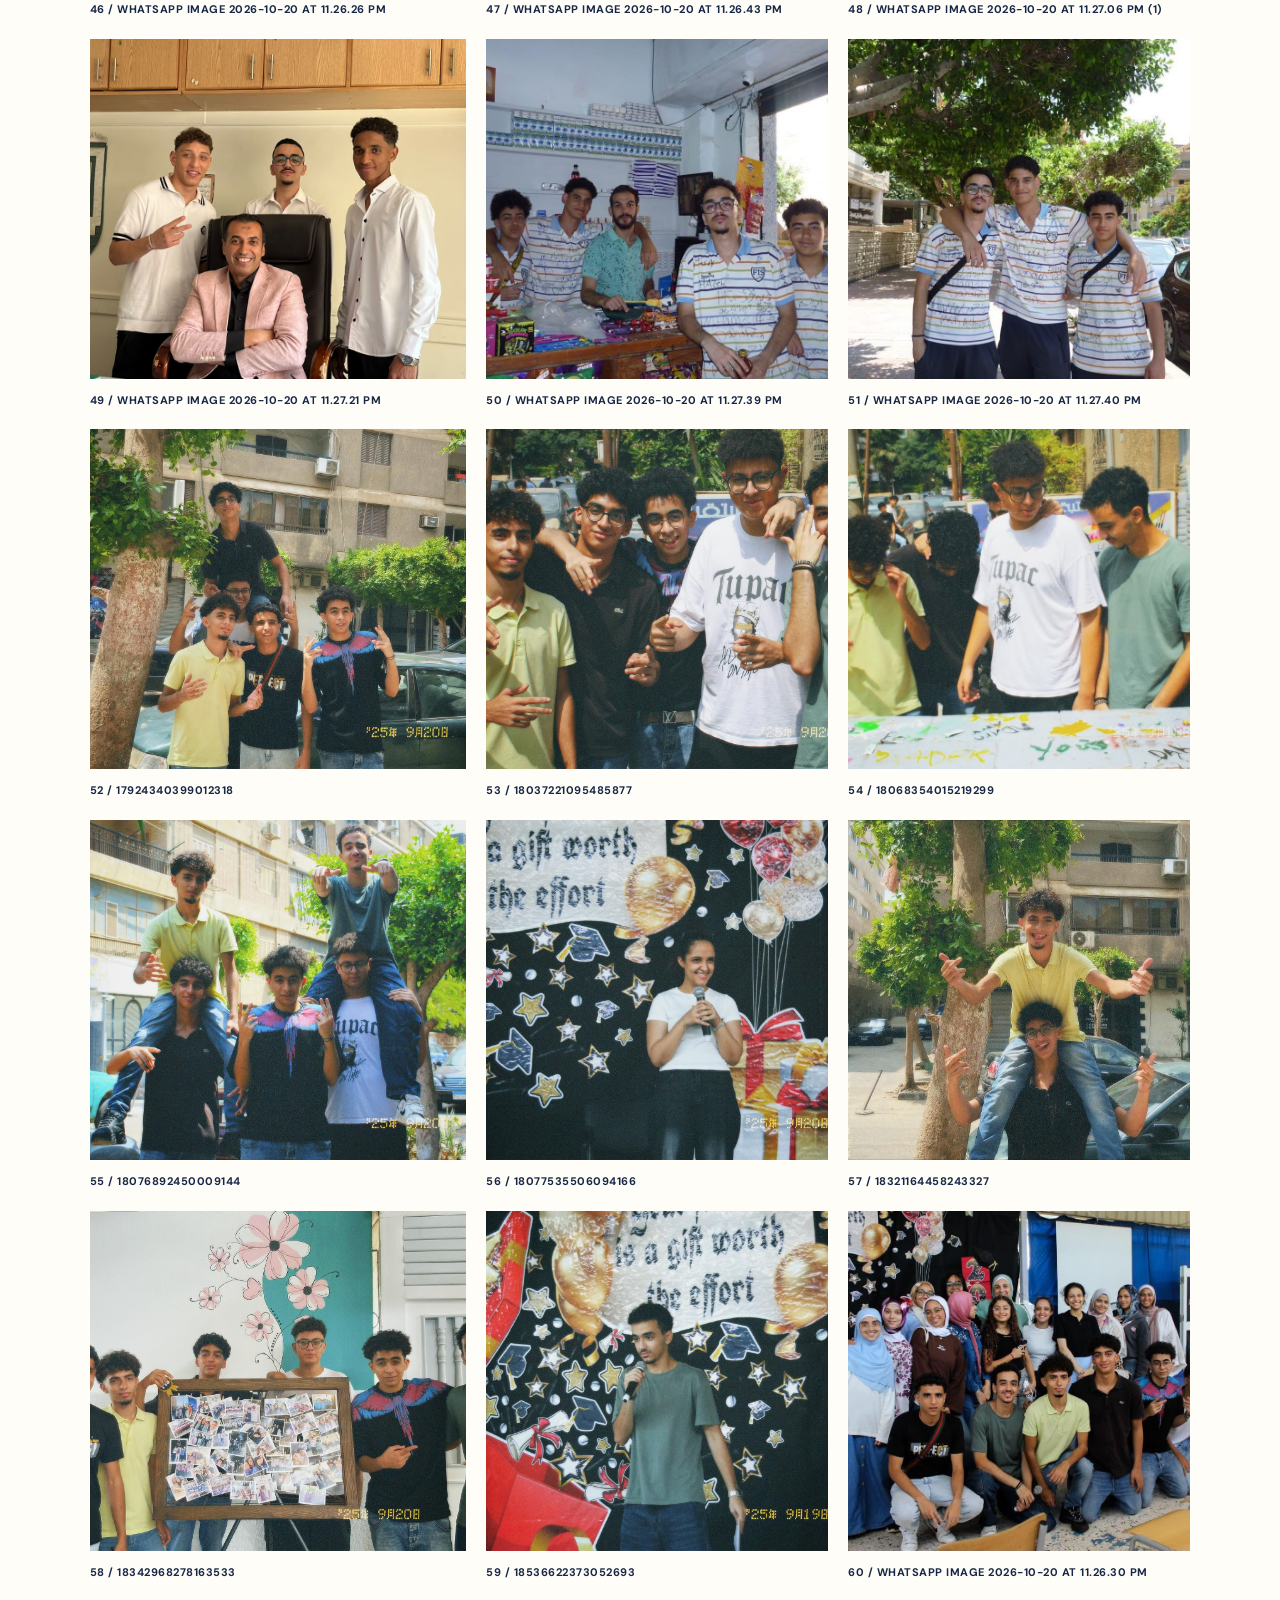
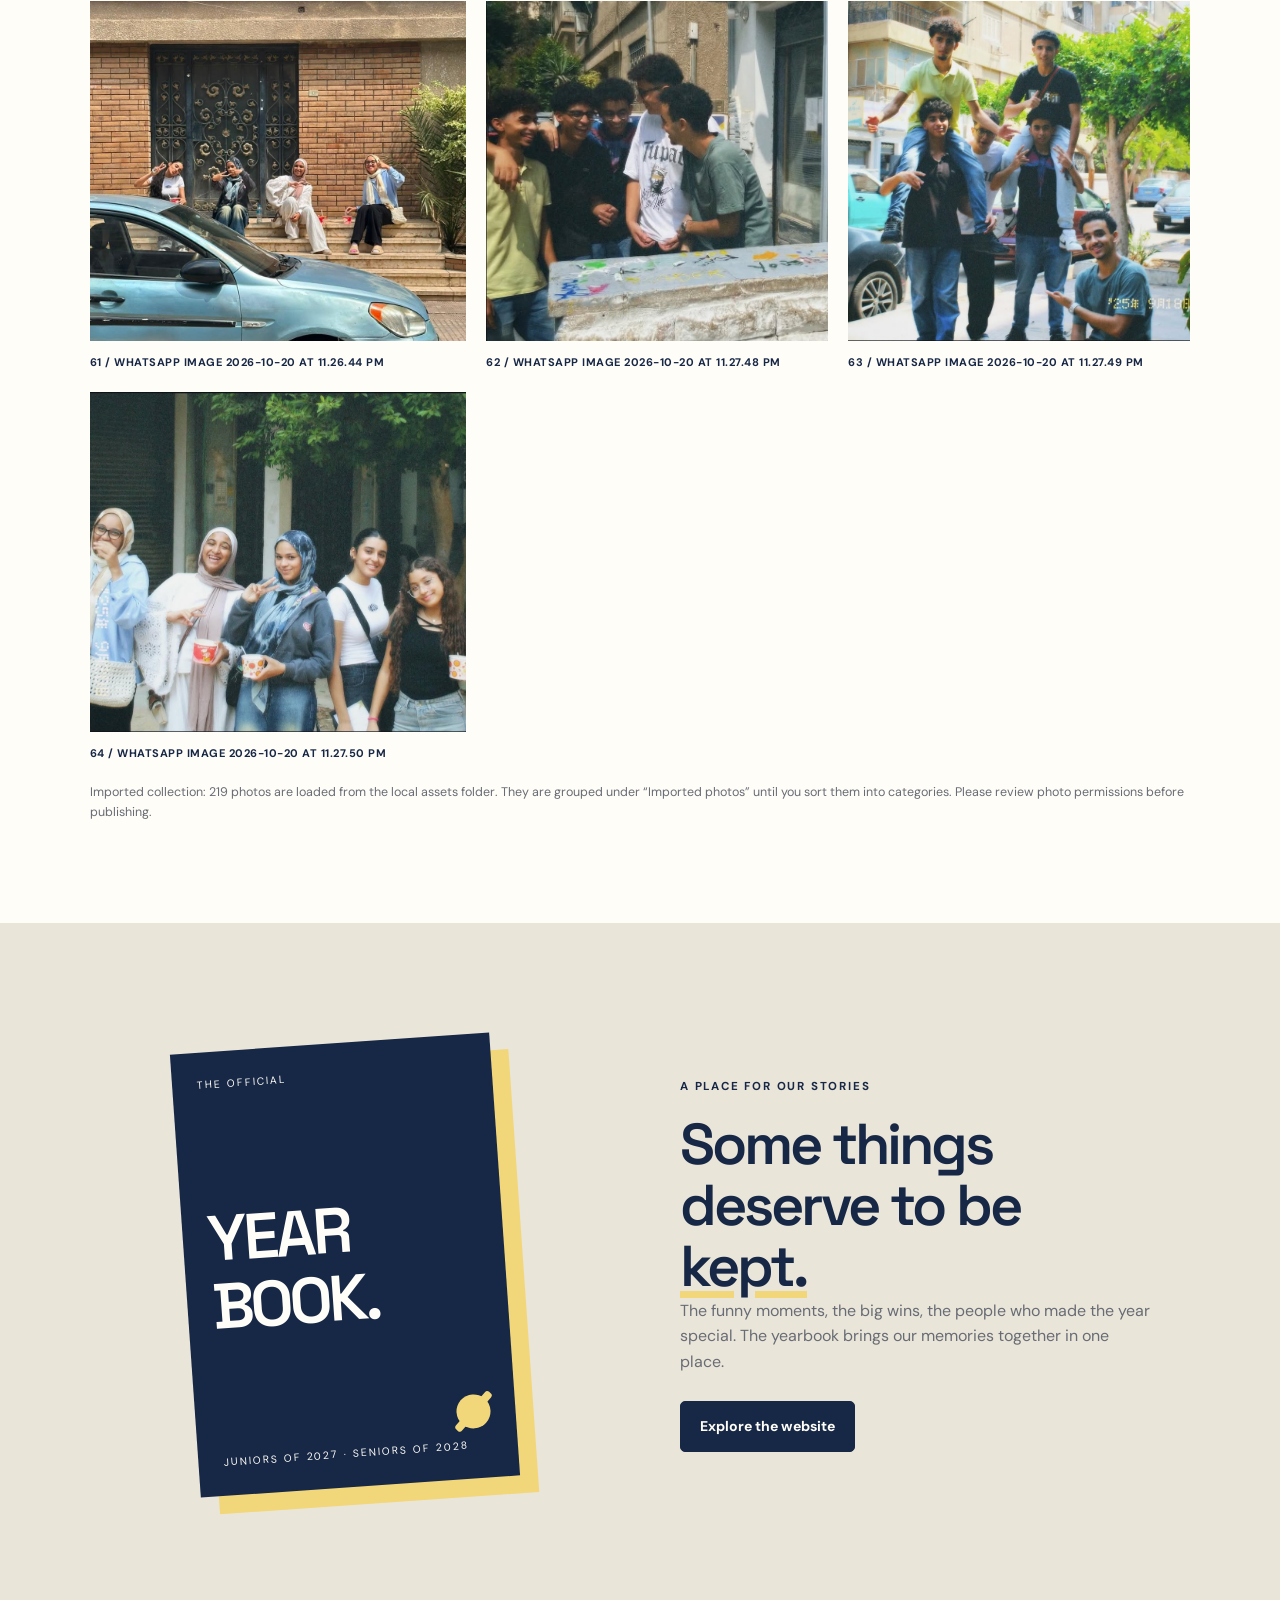
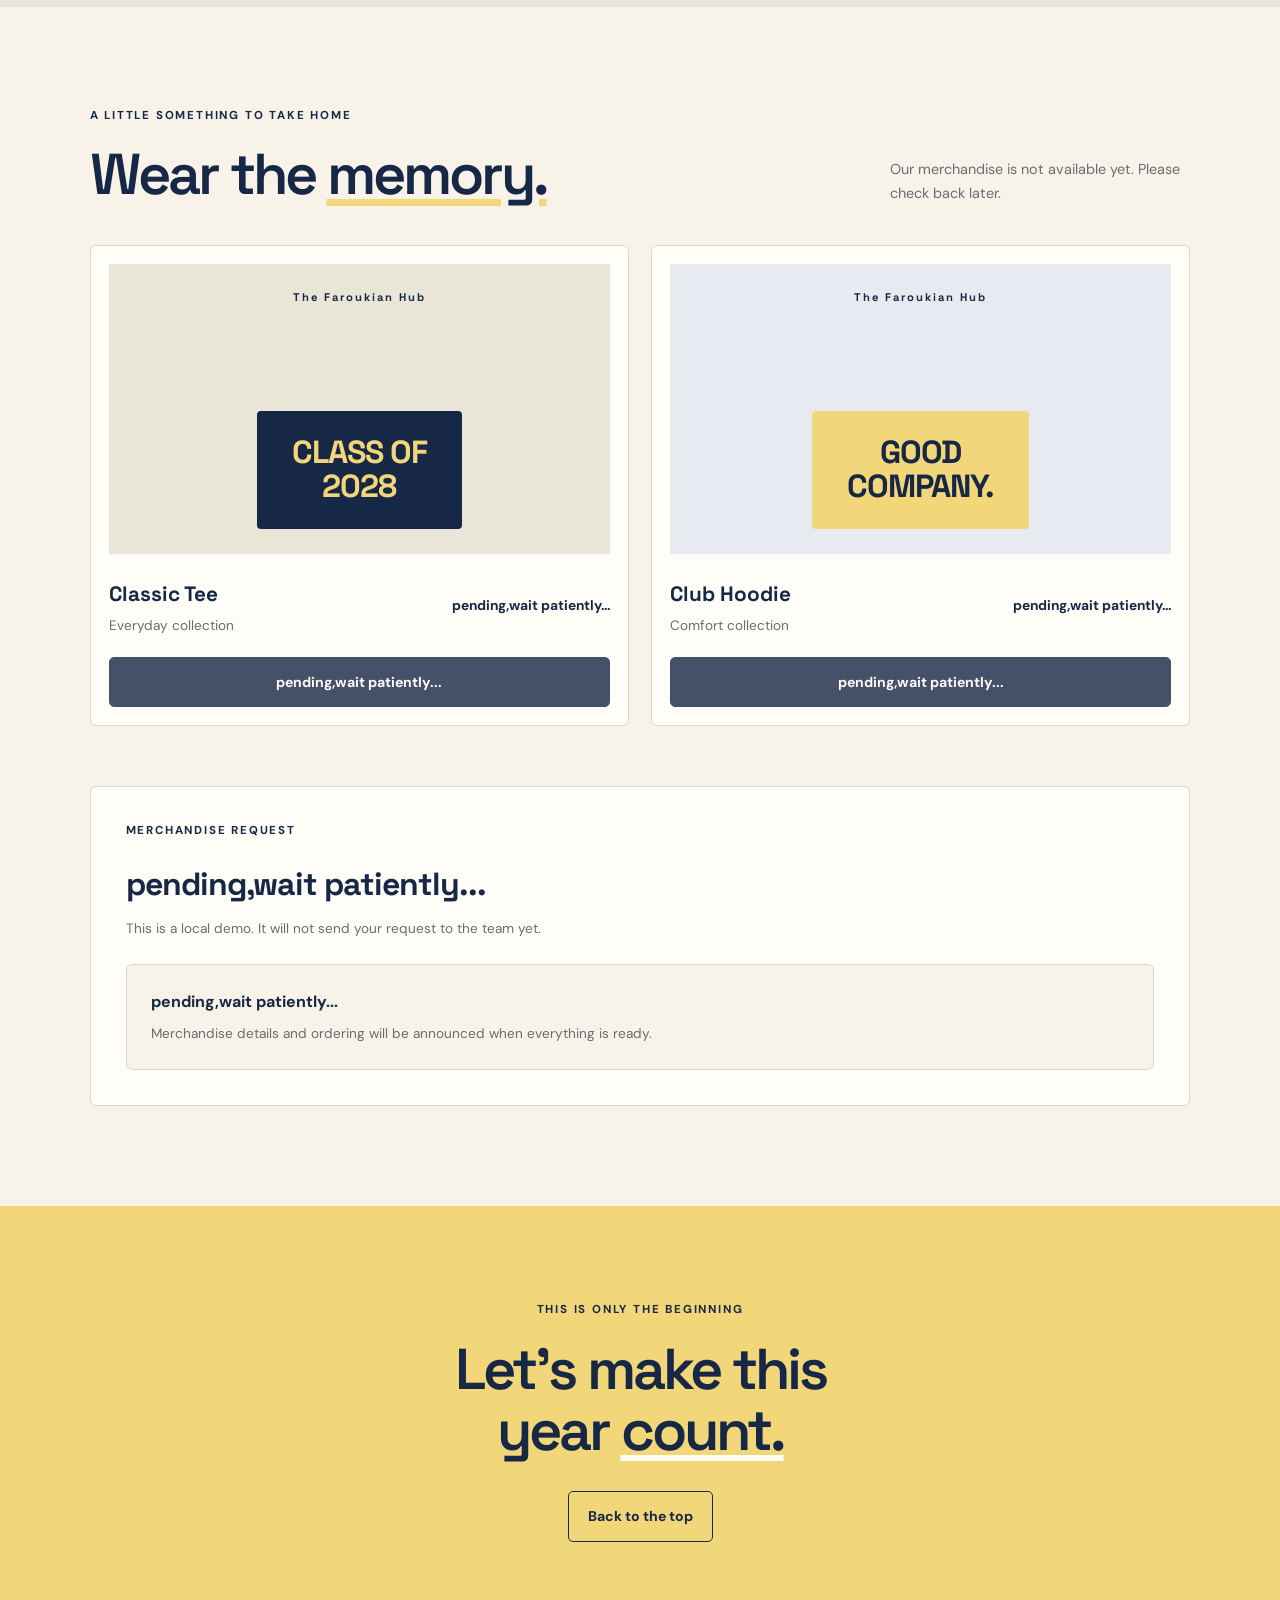
==== commit d1da19a4: "Add files via upload" ====
--- a/our-space-index.html
+++ b/our-space-index.html
@@ -3,7 +3,7 @@
 <head>
 	<meta charset="UTF-8">
 	<meta name="viewport" content="width=device-width, initial-scale=1.0">
-	<title>Our Space | Student Activity</title>
+	<title>The Faroukian Hub | Student Activity</title>
 	<link rel="stylesheet" href="our-space-style.css">
 <script src="gallery-data.js" defer></script>
 <script src="our-space-script.js" defer></script>
@@ -11,15 +11,18 @@
 
 <body>
 	<header class="navbar">
-		<a href="#home" class="logo">our<span>space.</span></a>
-
-		<nav>
-			<a href="#about">About</a>
-			<a href="#team">Our Team</a>
-			<a href="#gallery">Gallery</a>
-			<a href="#yearbook">Yearbook</a>
-			<a href="#shop">Merch</a>
-		</nav>
+		<a href="#home" class="logo">The <span>Faroukian Hub.</span></a>
+
+		
+<nav>
+    <a href="#about">About</a>
+    <a href="#team">Our Team</a>
+    <a href="#gallery">Gallery</a>
+    <a href="#yearbook">Yearbook</a>
+    <a href="#shop">Merch</a>
+    <a href="#suggestions">Suggestions</a>
+</nav>
+
 
 		<a class="nav-cta" href="#shop">Get your merch</a>
 	</header>
@@ -74,6 +77,50 @@
 				</div>
 			</div>
 		</section>
+
+		
+<section id="suggestions" class="suggestions-section">
+  <div class="suggestions-container">
+    <p class="section-eyebrow">YOUR VOICE MATTERS</p>
+    <h2>Got an idea?</h2>
+    <p class="suggestions-intro">
+      Have a suggestion for The Faroukian Hub? We'd love to hear it.
+      Share your ideas and help us make things better.
+    </p>
+
+    <form action="https://formspree.io/f/meaaopaq" method="POST">
+      <label for="suggestion-name">Your name <span>(optional)</span></label>
+      <input
+        type="text"
+        id="suggestion-name"
+        name="name"
+        placeholder="You can leave this blank"
+      >
+
+      <label for="suggestion-category">Suggestion category</label>
+      <select id="suggestion-category" name="category" required>
+        <option value="" disabled selected>Choose a category</option>
+        <option value="Events">Events</option>
+        <option value="Activities">Activities</option>
+        <option value="Website">Website</option>
+        <option value="Merchandise">Merchandise</option>
+        <option value="Other">Other ideas</option>
+      </select>
+
+      <label for="suggestion-message">Your suggestion</label>
+      <textarea
+        id="suggestion-message"
+        name="suggestion"
+        rows="5"
+        placeholder="Tell us what's on your mind..."
+        required
+      ></textarea>
+
+      <button type="submit">Send suggestion</button>
+    </form>
+  </div>
+</section>
+
 
 		<section class="intro section-pad" id="about">
 			<div>
@@ -356,7 +403,7 @@
 			<div class="product-grid">
 				<article class="product-card">
 					<div class="product-art product-shirt">
-						<span>OUR SPACE</span>
+						<span>The Faroukian Hub</span>
 						<p>CLASS OF<br>2028</p>
 					</div>
 					<div class="product-info">
@@ -374,7 +421,7 @@
 
 				<article class="product-card">
 					<div class="product-art product-hoodie">
-						<span>OUR SPACE</span>
+						<span>The Faroukian Hub</span>
 						<p>GOOD<br>COMPANY.</p>
 					</div>
 					<div class="product-info">
@@ -421,6 +468,8 @@
 		<a href="#home" class="logo">our<span>space.</span></a>
 		<p>Made with ideas, teamwork, and a little bit of chaos.</p>
 		<p>Juniors of 2027 · Seniors of 2028 | Student Activity</p>
+	
+
 	</footer>
 </body>
 </html>
--- a/our-space-style.css
+++ b/our-space-style.css
@@ -1080,3 +1080,167 @@
     text-align: right;
     font-size: 0.86rem;
 }
+
+/* ===== Suggestions Section ===== */
+.suggestions-section {
+  padding: 80px 24px;
+  background: #f8f3ed;
+  color: #292321;
+}
+
+.suggestions-container {
+  max-width: 680px;
+  margin: 0 auto;
+}
+
+.suggestions-section .section-eyebrow {
+  margin-bottom: 12px;
+  color: #172747;
+  font-size: 0.8rem;
+  font-weight: 700;
+  letter-spacing: 3px;
+  text-align: center;
+}
+
+.suggestions-section h2 {
+  margin: 0 0 16px;
+  color: #172747;
+  font-size: clamp(2rem, 5vw, 3.2rem);
+  text-align: center;
+}
+
+.suggestions-intro {
+  max-width: 520px;
+  margin: 0 auto 36px;
+  color: #625956;
+  line-height: 1.7;
+  text-align: center;
+}
+
+.suggestions-container form {
+  display: flex;
+  flex-direction: column;
+  gap: 12px;
+}
+
+.suggestions-container label {
+  margin-top: 10px;
+  font-weight: 600;
+}
+
+.suggestions-container label span {
+  color: #807571;
+  font-size: 0.9rem;
+  font-weight: 400;
+}
+
+.suggestions-container input,
+.suggestions-container select,
+.suggestions-container textarea {
+  box-sizing: border-box;
+  width: 100%;
+  padding: 14px 16px;
+  border: 1px solid #ded2cb;
+  border-radius: 10px;
+  background: #fffdfb;
+  color: #292321;
+  font: inherit;
+}
+
+.suggestions-container textarea {
+  resize: vertical;
+}
+
+.suggestions-container input:focus,
+.suggestions-container select:focus,
+.suggestions-container textarea:focus {
+  border-color: #172747;
+  outline: 2px solid #17274733;
+}
+
+.suggestions-container button {
+  align-self: flex-start;
+  margin-top: 14px;
+  padding: 14px 26px;
+  border: none;
+  border-radius: 10px;
+  background: #172747;
+  color: #fff;
+  font: inherit;
+  font-weight: 700;
+  cursor: pointer;
+  transition: background 0.2s ease, transform 0.2s ease;
+}
+
+.suggestions-container button:hover {
+  background: #101B32;
+  transform: translateY(-2px);
+}
+
+@media (max-width: 600px) {
+  .suggestions-section {
+    padding: 56px 18px;
+  }
+
+  .suggestions-container button {
+    width: 100%;
+  }
+}
+
+/* Faroukian Hub navigation colors */
+nav a {
+  transition: color 0.2s ease;
+}
+
+nav a:hover,
+nav a:focus-visible {
+  color: #F3DF8A;
+}
+
+/* ===== The Faroukian Hub brand ===== */
+:root {
+  --hub-navy: #172747;
+  --hub-navy-dark: #101B32;
+  --hub-butter: #F3DF8A;
+}
+
+/* Navigation hover */
+.navbar nav a {
+  transition: color 0.2s ease;
+}
+
+.navbar nav a:hover,
+.navbar nav a:focus-visible {
+  color: var(--hub-butter);
+}
+
+/* Suggestions section */
+.suggestions-section {
+  background: #f8f3ed;
+  color: var(--hub-navy);
+}
+
+.suggestions-section .section-eyebrow {
+  color: var(--hub-navy);
+}
+
+.suggestions-section h2 {
+  color: var(--hub-navy);
+}
+
+.suggestions-container button {
+  background: var(--hub-navy);
+}
+
+.suggestions-container button:hover {
+  background: var(--hub-navy-dark);
+}
+
+/* Main brand logo */
+.navbar .logo {
+  color: var(--hub-navy);
+}
+
+.navbar .logo span {
+  color: var(--hub-navy);
+}
